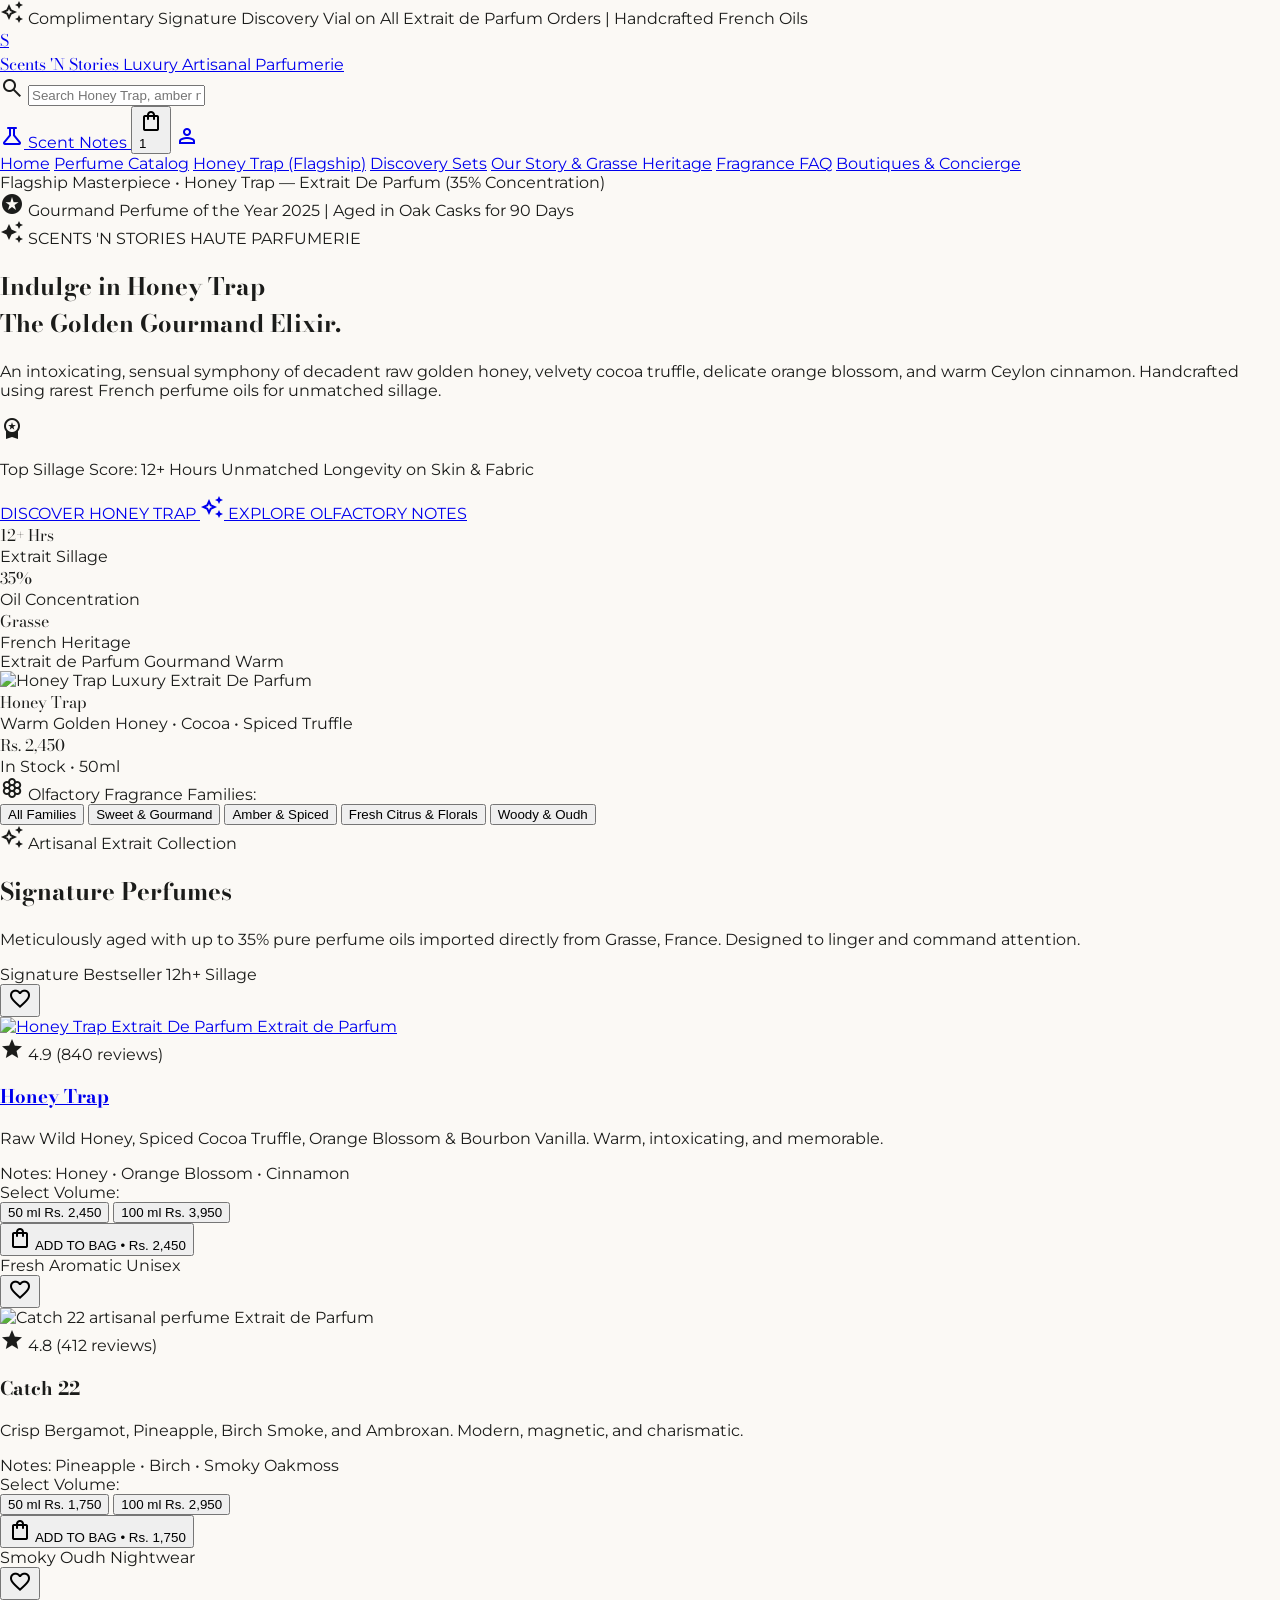
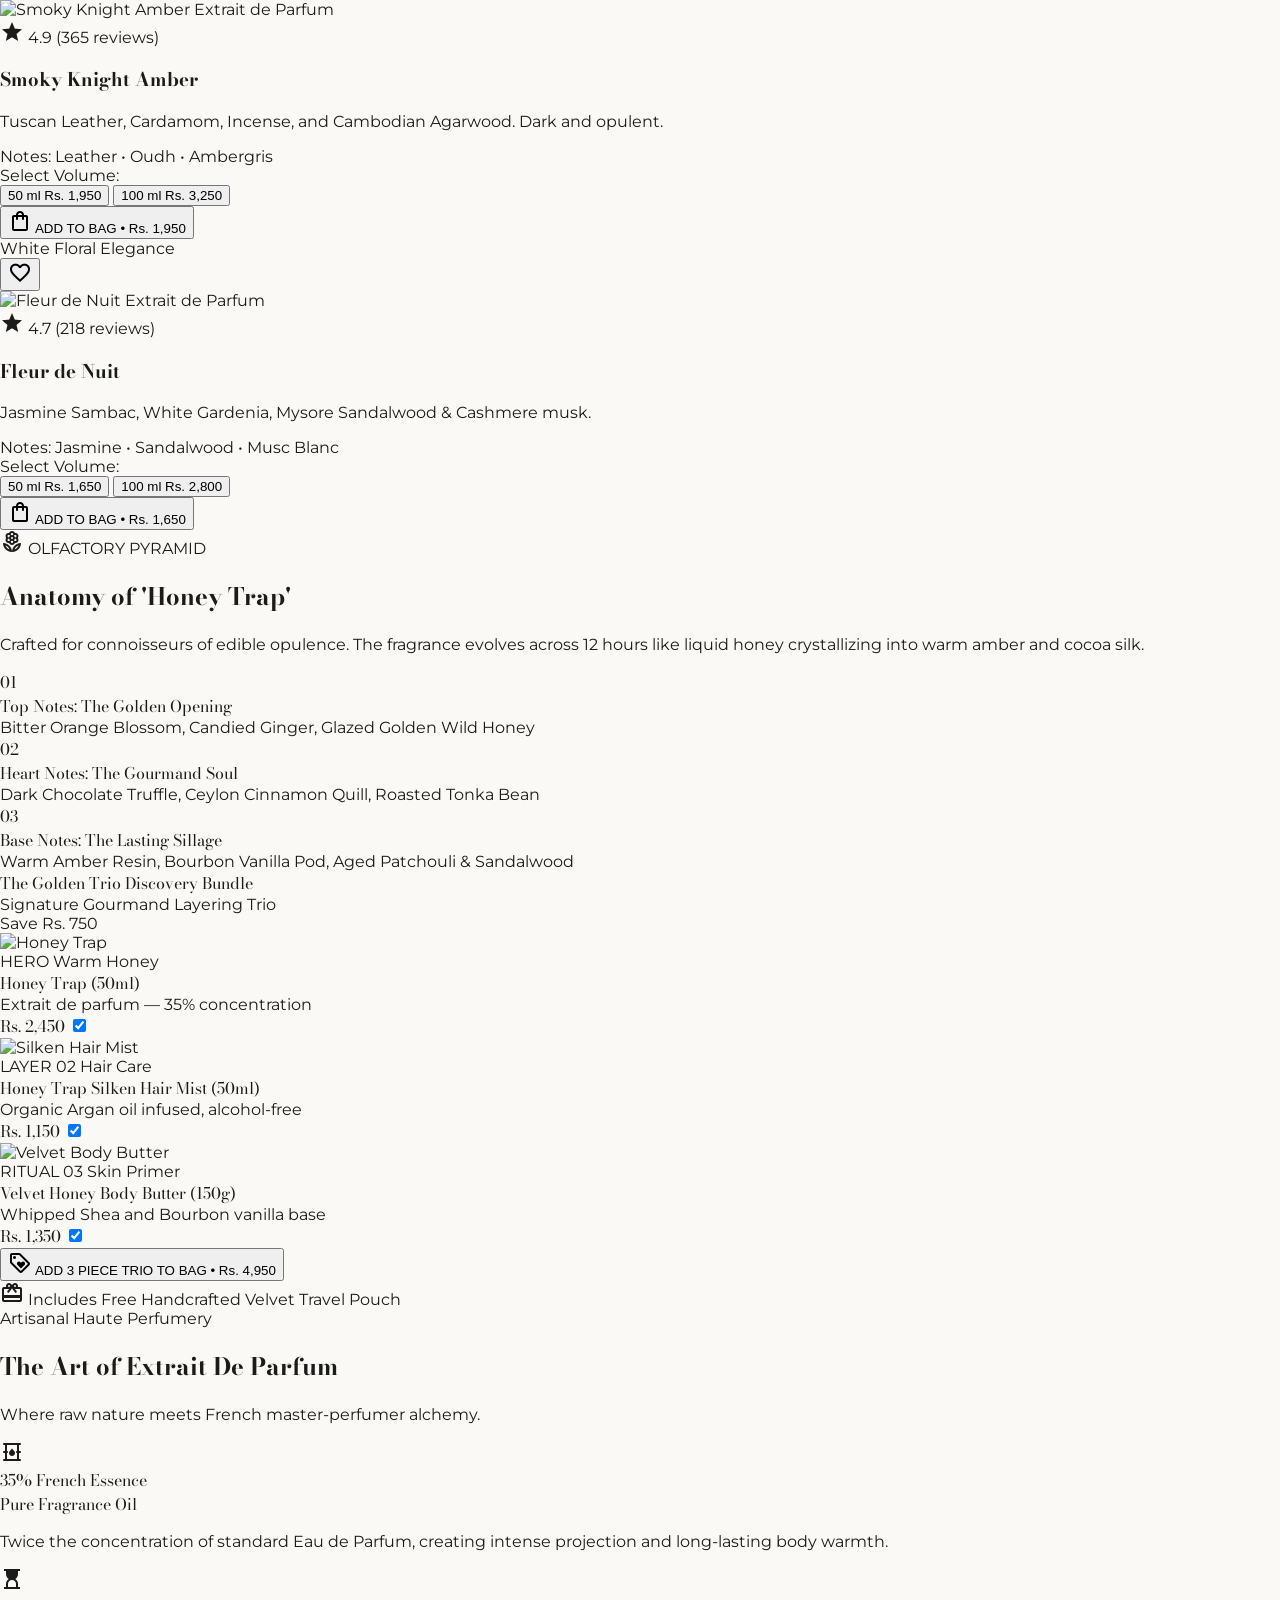
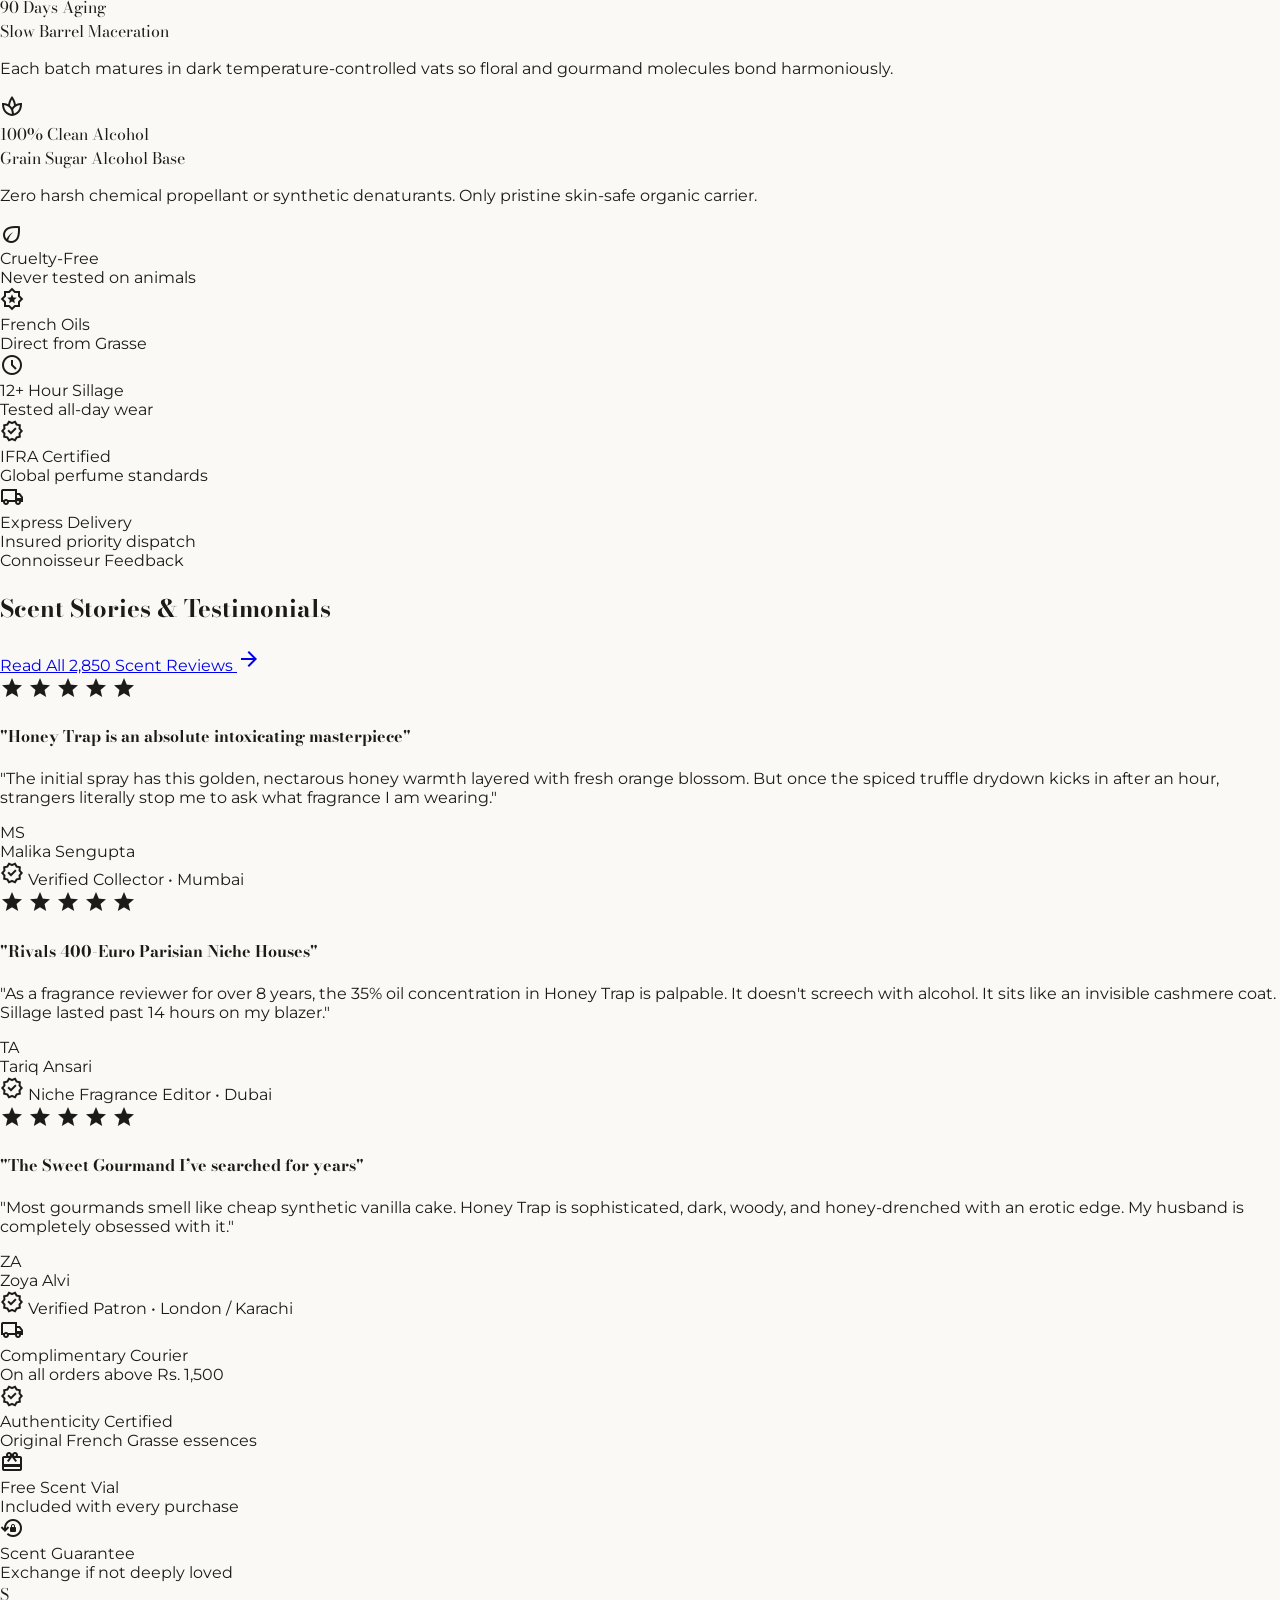
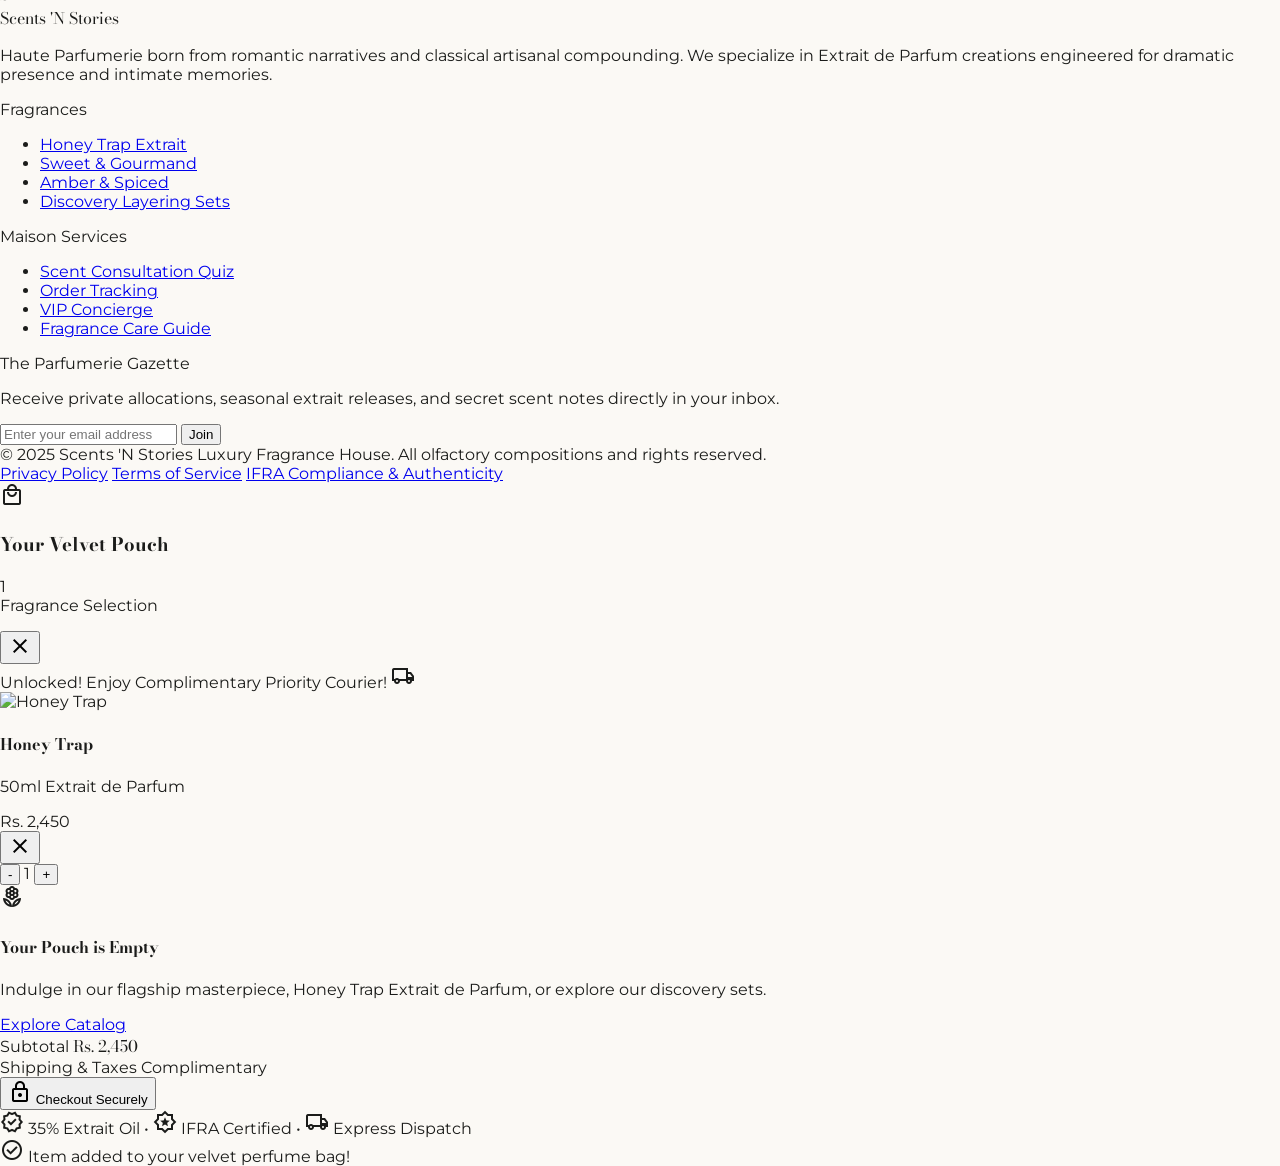
==== index.html @ 1fb6bcf7 "feat: complete Scents 'N Stories Honey Trap Shopify store, OS 2.0 theme, 57-column product CSV, and " ====
<!DOCTYPE html>
<html lang="en">
<head>
  <meta charset="utf-8"/>
  <meta content="width=device-width, initial-scale=1.0" name="viewport"/>
  <title>Scents 'N Stories | Haute Parfumerie & Artisanal Extraits</title>
  <meta name="description" content="Discover Honey Trap and the artisanal extrait de parfum collection by Scents 'N Stories. Handcrafted using rare French perfume oils with 12+ hours sillage."/>
  <link rel="preconnect" href="https://fonts.googleapis.com"/>
  <link rel="preconnect" href="https://fonts.gstatic.com" crossorigin/>
  <link href="https://fonts.googleapis.com/css2?family=Bodoni+Moda:ital,opsz,wght@0,6..96,400..900;1,6..96,400..900&family=Montserrat:ital,wght@0,300..900;1,300..900&display=swap" rel="stylesheet"/>
  <link href="https://fonts.googleapis.com/css2?family=Material+Symbols+Outlined:opsz,wght,FILL,GRAD@20..48,100..700,0..1,-50..200" rel="stylesheet"/>
  <script src="https://cdn.tailwindcss.com?plugins=forms,container-queries"></script>
  <link rel="stylesheet" href="assets/theme.css"/>
  <script id="tailwind-config">
    tailwind.config = {
      darkMode: "class",
      theme: {
        extend: {
          colors: {
            "primary": "#845400",
            "primary-container": "#c98a2c",
            "primary-fixed": "#ffddb6",
            "on-primary": "#ffffff",
            "on-primary-fixed": "#2a1800",
            "secondary": "#904c21",
            "secondary-container": "#ffa673",
            "secondary-fixed": "#ffdbca",
            "on-secondary": "#ffffff",
            "tertiary": "#76584a",
            "tertiary-fixed": "#ffdbcc",
            "background": "#fbf9f5",
            "surface": "#fbf9f5",
            "surface-bright": "#fbf9f5",
            "surface-container-low": "#f5f3ef",
            "surface-container": "#efeeea",
            "surface-container-high": "#eae8e4",
            "surface-container-highest": "#e4e2de",
            "surface-container-lowest": "#ffffff",
            "on-surface": "#1b1c1a",
            "on-surface-variant": "#514536",
            "outline": "#837564",
            "outline-variant": "#d6c4b1"
          },
          fontFamily: {
            "headline-sm": ["Bodoni Moda", "serif"],
            "headline-md": ["Bodoni Moda", "serif"],
            "headline-lg": ["Bodoni Moda", "serif"],
            "display-xl": ["Bodoni Moda", "serif"],
            "body-md": ["Montserrat", "sans-serif"],
            "body-lg": ["Montserrat", "sans-serif"],
            "title-md": ["Montserrat", "sans-serif"],
            "label-caps": ["Montserrat", "sans-serif"],
            "label-sm": ["Montserrat", "sans-serif"]
          },
          spacing: {
            "space-2xs": "0.25rem",
            "space-xs": "0.5rem",
            "space-sm": "0.75rem",
            "space-md": "1rem",
            "space-lg": "1.5rem",
            "space-xl": "2rem",
            "space-2xl": "3rem",
            "space-3xl": "4.5rem",
            "gutter": "1.5rem",
            "container-max": "1360px"
          }
        }
      }
    };
  </script>
</head>
<body class="bg-background font-body-md text-on-surface antialiased selection:bg-primary selection:text-white">

  <!-- Global Header -->
  <header class="fixed top-0 w-full z-50 shadow-[0_4px_24px_rgba(40,20,5,0.06)]">
    <!-- Announcement Bar -->
    <div class="bg-primary text-on-primary py-space-xs px-gutter text-center font-label-caps tracking-[0.2em] flex items-center justify-center gap-space-xs border-b border-primary-container/30 text-xs">
      <span class="material-symbols-outlined text-[15px] text-primary-fixed">auto_awesome</span>
      <span>Complimentary Signature Discovery Vial on All Extrait de Parfum Orders | Handcrafted French Oils</span>
    </div>

    <!-- Main Navigation Bar -->
    <div class="bg-surface-bright/95 backdrop-blur-md border-b border-outline-variant/40">
      <div class="h-24 max-w-7xl mx-auto px-gutter flex flex-col justify-between py-space-xs">
        <div class="flex items-center justify-between gap-space-lg">
          <!-- Brand Logo -->
          <a href="index.html" class="flex items-center gap-space-sm group">
            <div class="w-10 h-10 rounded-full bg-gradient-to-tr from-primary to-primary-container flex items-center justify-center shadow-md group-hover:scale-105 transition-transform">
              <span class="font-headline-sm text-surface-bright italic font-bold">S</span>
            </div>
            <div class="flex flex-col">
              <span class="font-headline-md text-primary tracking-wide font-semibold text-xl">Scents 'N Stories</span>
              <span class="font-label-caps text-[9px] text-tertiary tracking-[0.25em] uppercase -mt-1">Luxury Artisanal Parfumerie</span>
            </div>
          </a>

          <!-- Search Input -->
          <div class="flex-1 max-w-md hidden md:block">
            <div class="relative flex items-center w-full">
              <span class="material-symbols-outlined absolute left-space-sm text-outline text-[18px]">search</span>
              <input class="w-full bg-surface-container-low pl-10 pr-space-md py-space-xs rounded-full font-body-md text-on-surface placeholder:text-outline border border-outline-variant/60 focus:outline-none focus:border-primary focus:ring-1 focus:ring-primary text-xs" placeholder="Search Honey Trap, amber notes, extrait de parfum..." type="text"/>
            </div>
          </div>

          <!-- Header Actions -->
          <div class="flex items-center gap-space-md">
            <a class="flex items-center gap-space-2xs text-on-surface-variant hover:text-primary transition-colors" href="#notes-pyramid">
              <span class="material-symbols-outlined text-[20px]">science</span>
              <span class="font-label-caps text-[11px] hidden sm:inline">Scent Notes</span>
            </a>

            <!-- Cart Trigger Button -->
            <button class="relative flex items-center cursor-pointer text-on-surface-variant hover:text-primary transition-colors p-1" data-cart-open title="View Velvet Pouch">
              <span class="material-symbols-outlined text-[24px]">shopping_bag</span>
              <span class="cart-count-badge absolute -top-1 -right-1 bg-primary text-on-primary font-label-caps rounded-full w-4 h-4 flex items-center justify-center text-[9px] font-bold">1</span>
            </button>

            <!-- Account Icon -->
            <a href="contact.html" class="w-8 h-8 rounded-full bg-surface-container-high border border-outline-variant/60 flex items-center justify-center text-primary hover:bg-primary hover:text-white transition-colors" title="VIP Concierge">
              <span class="material-symbols-outlined text-[18px]">person</span>
            </a>
          </div>
        </div>

        <!-- Navigation Links Ribbon -->
        <nav class="flex items-center gap-space-md pb-space-2xs overflow-x-auto text-xs">
          <a class="px-space-sm py-space-2xs font-label-caps text-primary border-b-2 border-primary font-semibold tracking-wider whitespace-nowrap" href="index.html">Home</a>
          <a class="px-space-sm py-space-2xs font-label-caps text-on-surface-variant hover:text-primary transition-colors tracking-wider whitespace-nowrap" href="shop.html">Perfume Catalog</a>
          <a class="px-space-sm py-space-2xs font-label-caps text-on-surface-variant hover:text-primary transition-colors tracking-wider whitespace-nowrap" href="product.html">Honey Trap (Flagship)</a>
          <a class="px-space-sm py-space-2xs font-label-caps text-on-surface-variant hover:text-primary transition-colors tracking-wider whitespace-nowrap" href="shop.html#coffrets">Discovery Sets</a>
          <a class="px-space-sm py-space-2xs font-label-caps text-on-surface-variant hover:text-primary transition-colors tracking-wider whitespace-nowrap" href="about.html">Our Story & Grasse Heritage</a>
          <a class="px-space-sm py-space-2xs font-label-caps text-on-surface-variant hover:text-primary transition-colors tracking-wider whitespace-nowrap" href="faq.html">Fragrance FAQ</a>
          <a class="px-space-sm py-space-2xs font-label-caps text-on-surface-variant hover:text-primary transition-colors tracking-wider whitespace-nowrap" href="contact.html">Boutiques & Concierge</a>
        </nav>
      </div>
    </div>
  </header>

  <main class="w-full pt-24 bg-surface">
    <div class="flex flex-col w-full">

      <!-- Top Notification & Prestige Micro-Bar -->
      <div class="bg-surface-container-low px-gutter py-space-xs border-b border-outline-variant/30">
        <div class="max-w-7xl mx-auto flex flex-wrap items-center justify-between gap-space-xs text-on-surface-variant font-body-md text-xs">
          <div class="flex items-center gap-space-2xs">
            <span class="font-label-caps text-primary uppercase tracking-widest font-semibold">Flagship Masterpiece</span>
            <span>•</span>
            <span>Honey Trap — Extrait De Parfum (35% Concentration)</span>
          </div>
          <div class="flex items-center gap-space-sm">
            <span class="flex items-center gap-1 text-secondary font-label-caps text-[11px]">
              <span class="material-symbols-outlined text-[15px] text-primary-container" style="font-variation-settings: 'FILL' 1;">stars</span>
              Gourmand Perfume of the Year 2025
            </span>
            <span class="hidden md:inline text-outline-variant">|</span>
            <span class="hidden md:inline font-body-md text-xs">Aged in Oak Casks for 90 Days</span>
          </div>
        </div>
      </div>

      <!-- Hero Section -->
      <section class="relative bg-gradient-to-b from-surface-bright via-surface-container-lowest to-surface-container-low overflow-hidden border-b border-outline-variant/30">
        <div class="max-w-7xl mx-auto px-gutter py-space-xl lg:py-space-3xl grid grid-cols-1 lg:grid-cols-12 gap-space-xl items-center">
          <!-- Left Column: Copy & CTAs -->
          <div class="lg:col-span-7 flex flex-col items-start space-y-space-md z-10">
            <div class="inline-flex items-center gap-space-xs bg-primary-fixed/50 text-on-primary-fixed border border-primary-container/40 px-space-sm py-space-2xs rounded-full shadow-sm">
              <span class="material-symbols-outlined text-[18px] text-primary" style="font-variation-settings: 'FILL' 1;">auto_awesome</span>
              <span class="font-label-caps text-[11px] tracking-[0.2em] uppercase font-semibold">SCENTS 'N STORIES HAUTE PARFUMERIE</span>
            </div>
            <h1 class="font-display-xl text-on-background tracking-tight text-4xl sm:text-5xl lg:text-6xl font-serif">
              Indulge in Honey Trap <br class="hidden sm:inline"/>
              <span class="text-primary italic font-headline-lg font-normal block mt-1">The Golden Gourmand Elixir.</span>
            </h1>
            <p class="font-body-lg text-on-surface-variant max-w-xl leading-relaxed text-sm sm:text-base">
              An intoxicating, sensual symphony of decadent raw golden honey, velvety cocoa truffle, delicate orange blossom, and warm Ceylon cinnamon. Handcrafted using rarest French perfume oils for unmatched sillage.
            </p>

            <!-- Scent Note Pill Strip -->
            <div class="w-full bg-surface-container-lowest/80 border border-outline-variant/70 rounded-full px-space-md py-space-xs flex items-center gap-space-xs max-w-lg shadow-sm">
              <span class="material-symbols-outlined text-primary-container text-[20px]" style="font-variation-settings: 'FILL' 1;">workspace_premium</span>
              <p class="font-body-md text-on-surface truncate text-xs sm:text-sm">
                <span class="font-semibold text-primary">Top Sillage Score:</span> 12+ Hours Unmatched Longevity on Skin &amp; Fabric
              </p>
            </div>

            <!-- Action CTAs -->
            <div class="flex flex-wrap items-center gap-space-sm pt-space-xs w-full sm:w-auto">
              <a class="w-full sm:w-auto text-center px-space-lg py-space-sm rounded-full bg-gradient-to-r from-primary to-primary-container text-on-primary font-label-caps text-[12px] tracking-[0.16em] uppercase shadow-md hover:shadow-xl hover:opacity-95 transition-all transform hover:-translate-y-0.5" href="product.html">
                DISCOVER HONEY TRAP
              </a>
              <a class="w-full sm:w-auto px-space-lg py-space-sm rounded-full bg-surface-container-high text-primary border border-outline-variant/60 font-label-caps text-[12px] tracking-[0.16em] uppercase hover:bg-surface-container-highest transition-colors flex items-center justify-center gap-space-2xs" href="#notes-pyramid">
                <span class="material-symbols-outlined text-[18px]">temp_preferences_custom</span>
                <span>EXPLORE OLFACTORY NOTES</span>
              </a>
            </div>

            <!-- Micro stats -->
            <div class="grid grid-cols-3 gap-space-md pt-space-md w-full max-w-md">
              <div class="bg-surface-container-lowest/90 p-space-sm rounded-lg border border-outline-variant/40 shadow-xs text-center">
                <div class="font-headline-sm text-primary font-serif font-bold text-xl">12+ Hrs</div>
                <div class="font-label-caps text-[10px] text-tertiary uppercase mt-1">Extrait Sillage</div>
              </div>
              <div class="bg-surface-container-lowest/90 p-space-sm rounded-lg border border-outline-variant/40 shadow-xs text-center">
                <div class="font-headline-sm text-primary font-serif font-bold text-xl">35%</div>
                <div class="font-label-caps text-[10px] text-tertiary uppercase mt-1">Oil Concentration</div>
              </div>
              <div class="bg-surface-container-lowest/90 p-space-sm rounded-lg border border-outline-variant/40 shadow-xs text-center">
                <div class="font-headline-sm text-primary font-serif font-bold text-xl">Grasse</div>
                <div class="font-label-caps text-[10px] text-tertiary uppercase mt-1">French Heritage</div>
              </div>
            </div>
          </div>

          <!-- Right Column: Visual Bottle Presentation -->
          <div class="lg:col-span-5 relative flex justify-center items-center">
            <div class="absolute w-80 h-80 rounded-full bg-primary-fixed/60 blur-3xl -top-10 -right-10 pointer-events-none"></div>
            <div class="absolute w-72 h-72 rounded-full bg-secondary-fixed/50 blur-3xl -bottom-10 -left-10 pointer-events-none"></div>
            <div class="relative w-full max-w-md bg-surface-container-lowest p-space-md rounded-xl shadow-2xl border border-outline-variant/60 flex flex-col items-center">
              <div class="absolute top-5 left-5 z-10 flex flex-col gap-1.5">
                <span class="bg-primary text-on-primary font-label-caps text-[10px] px-space-xs py-1 rounded-full uppercase tracking-widest shadow-xs">Extrait de Parfum</span>
                <span class="bg-primary-fixed text-on-primary-fixed font-label-caps text-[10px] px-space-xs py-1 rounded-full uppercase tracking-widest border border-primary-container/40">Gourmand Warm</span>
              </div>
              <div class="w-full h-96 relative overflow-hidden rounded-lg bg-gradient-to-b from-surface-bright to-surface-container-low flex items-center justify-center p-4">
                <img alt="Honey Trap Luxury Extrait De Parfum" class="w-full h-full object-contain filter drop-shadow-xl hover:scale-105 transition-transform duration-500" src="https://lh3.googleusercontent.com/aida-public/[base64]"/>
              </div>
              <div class="w-full mt-space-sm bg-surface-container-low p-space-sm rounded-lg flex items-center justify-between border border-outline-variant/50">
                <div>
                  <div class="font-headline-sm text-on-surface text-lg font-serif font-bold">Honey Trap</div>
                  <div class="font-body-md text-xs text-on-surface-variant">Warm Golden Honey • Cocoa • Spiced Truffle</div>
                </div>
                <div class="text-right">
                  <div class="font-headline-sm text-primary text-lg font-serif font-bold">Rs. 2,450</div>
                  <div class="font-label-caps text-[10px] text-secondary font-semibold uppercase tracking-wider">In Stock • 50ml</div>
                </div>
              </div>
            </div>
          </div>
        </div>
      </section>

      <!-- Fragrance Families Filter Bar -->
      <section class="bg-surface-container-low py-space-md border-b border-outline-variant/40" id="fragrance-families">
        <div class="max-w-7xl mx-auto px-gutter">
          <div class="flex flex-col md:flex-row items-start md:items-center justify-between gap-space-sm">
            <span class="font-label-caps uppercase tracking-[0.2em] text-on-surface flex items-center gap-space-2xs whitespace-nowrap text-xs font-semibold">
              <span class="material-symbols-outlined text-primary text-[20px]">filter_vintage</span>
              Olfactory Fragrance Families:
            </span>
            <div class="flex flex-wrap gap-space-xs w-full overflow-x-auto pb-space-2xs md:pb-0" id="concern-chips">
              <button class="concern-btn active px-space-md py-space-2xs rounded-full font-label-caps text-[11px] uppercase tracking-wider bg-primary text-on-primary shadow-sm transition-all" onclick="filterConcern('all', this)">
                All Families
              </button>
              <button class="concern-btn px-space-md py-space-2xs rounded-full font-label-caps text-[11px] uppercase tracking-wider bg-surface-container-lowest text-on-surface-variant hover:text-primary border border-outline-variant/60 transition-all" onclick="filterConcern('gourmand', this)">
                Sweet &amp; Gourmand
              </button>
              <button class="concern-btn px-space-md py-space-2xs rounded-full font-label-caps text-[11px] uppercase tracking-wider bg-surface-container-lowest text-on-surface-variant hover:text-primary border border-outline-variant/60 transition-all" onclick="filterConcern('amber', this)">
                Amber &amp; Spiced
              </button>
              <button class="concern-btn px-space-md py-space-2xs rounded-full font-label-caps text-[11px] uppercase tracking-wider bg-surface-container-lowest text-on-surface-variant hover:text-primary border border-outline-variant/60 transition-all" onclick="filterConcern('citrus', this)">
                Fresh Citrus &amp; Florals
              </button>
              <button class="concern-btn px-space-md py-space-2xs rounded-full font-label-caps text-[11px] uppercase tracking-wider bg-surface-container-lowest text-on-surface-variant hover:text-primary border border-outline-variant/60 transition-all" onclick="filterConcern('woody', this)">
                Woody &amp; Oudh
              </button>
            </div>
          </div>
        </div>
      </section>

      <!-- Signature Perfumes Showcase Grid -->
      <section class="py-space-2xl bg-surface" id="signature-honey-trap">
        <div class="max-w-7xl mx-auto px-gutter space-y-space-xl">
          <div class="flex flex-col md:flex-row md:items-end justify-between gap-space-sm border-b border-outline-variant/40 pb-space-md">
            <div>
              <div class="font-label-caps uppercase tracking-[0.2em] text-primary flex items-center gap-1 text-xs font-semibold">
                <span class="material-symbols-outlined text-[16px] text-primary">auto_awesome</span>
                Artisanal Extrait Collection
              </div>
              <h2 class="font-headline-lg text-on-background mt-1 font-serif text-3xl sm:text-4xl">Signature Perfumes</h2>
            </div>
            <p class="font-body-md text-on-surface-variant max-w-md text-sm">
              Meticulously aged with up to 35% pure perfume oils imported directly from Grasse, France. Designed to linger and command attention.
            </p>
          </div>

          <!-- Product Grid -->
          <div class="grid grid-cols-1 sm:grid-cols-2 lg:grid-cols-4 gap-space-lg" id="product-card-grid">
            
            <!-- Card 1: Honey Trap (Hero) -->
            <div class="product-item flex flex-col bg-surface-container-lowest rounded-xl p-space-md shadow-md hover:shadow-2xl border border-primary-container/40 transition-all duration-300 relative group" data-concerns="gourmand amber">
              <div class="flex items-center justify-between gap-space-xs mb-space-xs">
                <div class="flex flex-wrap gap-1">
                  <span class="bg-primary text-on-primary font-label-caps text-[9px] px-space-xs py-0.5 rounded-full uppercase tracking-wider font-bold">Signature Bestseller</span>
                  <span class="bg-primary-fixed text-on-primary-fixed font-label-caps text-[9px] px-space-xs py-0.5 rounded-full uppercase tracking-wider">12h+ Sillage</span>
                </div>
                <button class="text-outline hover:text-primary transition-colors" title="Save to wishlist">
                  <span class="material-symbols-outlined text-[20px]">favorite</span>
                </button>
              </div>

              <a href="product.html" class="h-60 w-full bg-gradient-to-b from-surface-bright to-surface-container-low rounded-lg overflow-hidden flex items-center justify-center relative p-space-xs mb-space-sm border border-outline-variant/30 block">
                <img alt="Honey Trap Extrait De Parfum" class="h-full object-contain transform group-hover:scale-105 transition-transform duration-300" src="https://lh3.googleusercontent.com/aida-public/[base64]"/>
                <span class="absolute bottom-2 left-2 bg-surface-container-lowest/90 px-space-xs py-0.5 rounded font-label-caps text-[10px] text-primary border border-outline-variant/40 uppercase tracking-wider">Extrait de Parfum</span>
              </a>

              <div class="flex-1 flex flex-col">
                <div class="flex items-center gap-1 text-primary mb-1">
                  <span class="material-symbols-outlined text-[16px]" style="font-variation-settings: 'FILL' 1;">star</span>
                  <span class="font-label-caps text-xs text-on-surface font-semibold">4.9</span>
                  <span class="font-body-md text-on-surface-variant text-xs">(840 reviews)</span>
                </div>
                <a href="product.html"><h3 class="font-headline-sm text-on-surface mb-1 text-lg font-serif font-bold hover:text-primary transition-colors">Honey Trap</h3></a>
                <p class="font-body-md text-on-surface-variant line-clamp-2 mb-space-xs text-xs">
                  Raw Wild Honey, Spiced Cocoa Truffle, Orange Blossom &amp; Bourbon Vanilla. Warm, intoxicating, and memorable.
                </p>
                <div class="bg-surface-container-low p-1.5 rounded text-[11px] font-body-md text-tertiary mb-space-sm border border-outline-variant/30">
                  <span class="font-semibold text-primary">Notes:</span> Honey • Orange Blossom • Cinnamon
                </div>

                <!-- Size Selector Switcher -->
                <div class="space-y-space-2xs mb-space-sm mt-auto">
                  <span class="font-label-caps text-[10px] text-on-surface-variant uppercase tracking-wider font-semibold">Select Volume:</span>
                  <div class="grid grid-cols-2 gap-space-2xs">
                    <button class="size-btn active p-space-2xs rounded bg-surface-container-high text-primary font-label-caps text-xs flex flex-col items-center border border-primary/40" onclick="selectProductCardSize(this, 'Honey Trap', '50ml Flacon', 2450)">
                      <span>50 ml</span>
                      <span class="font-bold">Rs. 2,450</span>
                    </button>
                    <button class="size-btn p-space-2xs rounded bg-surface-container-low text-on-surface-variant font-label-caps text-xs flex flex-col items-center hover:bg-surface-container border border-outline-variant/50" onclick="selectProductCardSize(this, 'Honey Trap', '100ml Flacon', 3950)">
                      <span>100 ml</span>
                      <span class="font-bold">Rs. 3,950</span>
                    </button>
                  </div>
                </div>

                <div class="pt-space-xs">
                  <button class="w-full py-space-xs rounded-full bg-gradient-to-r from-primary to-primary-container text-on-primary font-label-caps text-xs tracking-wider flex items-center justify-center gap-space-2xs hover:opacity-95 shadow-sm font-semibold" onclick="addCustomToCart('honey-trap', 'Honey Trap', '50ml Flacon', 2450, 'https://lh3.googleusercontent.com/aida-public/[base64]')">
                    <span class="material-symbols-outlined text-[18px]">shopping_bag</span>
                    <span class="cta-label">ADD TO BAG • Rs. 2,450</span>
                  </button>
                </div>
              </div>
            </div>

            <!-- Card 2: Catch 22 -->
            <div class="product-item flex flex-col bg-surface-container-lowest rounded-xl p-space-md shadow-sm hover:shadow-xl border border-outline-variant/60 transition-all duration-300" data-concerns="citrus woody">
              <div class="flex items-center justify-between gap-space-xs mb-space-xs">
                <div class="flex flex-wrap gap-1">
                  <span class="bg-surface-container-high text-on-surface-variant font-label-caps text-[9px] px-space-xs py-0.5 rounded-full uppercase tracking-wider">Fresh Aromatic</span>
                  <span class="bg-primary-fixed text-on-primary-fixed font-label-caps text-[9px] px-space-xs py-0.5 rounded-full uppercase tracking-wider">Unisex</span>
                </div>
                <button class="text-outline hover:text-primary transition-colors" title="Save to wishlist">
                  <span class="material-symbols-outlined text-[20px]">favorite</span>
                </button>
              </div>

              <div class="h-60 w-full bg-gradient-to-b from-surface-bright to-surface-container-low rounded-lg overflow-hidden flex items-center justify-center relative p-space-xs mb-space-sm border border-outline-variant/30">
                <img alt="Catch 22 artisanal perfume" class="h-44 object-contain filter drop-shadow-md" src="https://lh3.googleusercontent.com/aida-public/[base64]"/>
                <span class="absolute bottom-2 left-2 bg-surface-container-lowest/90 px-space-xs py-0.5 rounded font-label-caps text-[10px] text-primary border border-outline-variant/40 uppercase tracking-wider">Extrait de Parfum</span>
              </div>

              <div class="flex-1 flex flex-col">
                <div class="flex items-center gap-1 text-primary mb-1">
                  <span class="material-symbols-outlined text-[16px]" style="font-variation-settings: 'FILL' 1;">star</span>
                  <span class="font-label-caps text-xs text-on-surface font-semibold">4.8</span>
                  <span class="font-body-md text-on-surface-variant text-xs">(412 reviews)</span>
                </div>
                <h3 class="font-headline-sm text-on-surface mb-1 text-lg font-serif font-bold">Catch 22</h3>
                <p class="font-body-md text-on-surface-variant line-clamp-2 mb-space-xs text-xs">
                  Crisp Bergamot, Pineapple, Birch Smoke, and Ambroxan. Modern, magnetic, and charismatic.
                </p>
                <div class="bg-surface-container-low p-1.5 rounded text-[11px] font-body-md text-tertiary mb-space-sm border border-outline-variant/30">
                  <span class="font-semibold text-primary">Notes:</span> Pineapple • Birch • Smoky Oakmoss
                </div>

                <div class="space-y-space-2xs mb-space-sm mt-auto">
                  <span class="font-label-caps text-[10px] text-on-surface-variant uppercase tracking-wider font-semibold">Select Volume:</span>
                  <div class="grid grid-cols-2 gap-space-2xs">
                    <button class="size-btn active p-space-2xs rounded bg-surface-container-high text-primary font-label-caps text-xs flex flex-col items-center border border-primary/40" onclick="selectProductCardSize(this, 'Catch 22', '50ml Flacon', 1750)">
                      <span>50 ml</span>
                      <span class="font-bold">Rs. 1,750</span>
                    </button>
                    <button class="size-btn p-space-2xs rounded bg-surface-container-low text-on-surface-variant font-label-caps text-xs flex flex-col items-center hover:bg-surface-container border border-outline-variant/50" onclick="selectProductCardSize(this, 'Catch 22', '100ml Flacon', 2950)">
                      <span>100 ml</span>
                      <span class="font-bold">Rs. 2,950</span>
                    </button>
                  </div>
                </div>

                <div class="pt-space-xs">
                  <button class="w-full py-space-xs rounded-full bg-surface-container text-primary hover:bg-primary hover:text-white border border-outline-variant/70 font-label-caps text-xs tracking-wider flex items-center justify-center gap-space-2xs transition-colors font-semibold" onclick="addCustomToCart('catch-22', 'Catch 22', '50ml Flacon', 1750, 'https://lh3.googleusercontent.com/aida-public/[base64]')">
                    <span class="material-symbols-outlined text-[18px]">shopping_bag</span>
                    <span class="cta-label">ADD TO BAG • Rs. 1,750</span>
                  </button>
                </div>
              </div>
            </div>

            <!-- Card 3: Smoky Knight Amber -->
            <div class="product-item flex flex-col bg-surface-container-lowest rounded-xl p-space-md shadow-sm hover:shadow-xl border border-outline-variant/60 transition-all duration-300" data-concerns="amber woody">
              <div class="flex items-center justify-between gap-space-xs mb-space-xs">
                <div class="flex flex-wrap gap-1">
                  <span class="bg-secondary-fixed text-on-secondary-fixed font-label-caps text-[9px] px-space-xs py-0.5 rounded-full uppercase tracking-wider font-bold">Smoky Oudh</span>
                  <span class="bg-surface-container-high text-on-surface-variant font-label-caps text-[9px] px-space-xs py-0.5 rounded-full uppercase tracking-wider">Nightwear</span>
                </div>
                <button class="text-outline hover:text-primary transition-colors" title="Save to wishlist">
                  <span class="material-symbols-outlined text-[20px]">favorite</span>
                </button>
              </div>

              <div class="h-60 w-full bg-gradient-to-b from-surface-bright to-surface-container-low rounded-lg overflow-hidden flex items-center justify-center relative p-space-xs mb-space-sm border border-outline-variant/30">
                <img alt="Smoky Knight Amber" class="h-44 object-contain filter drop-shadow-md" src="https://lh3.googleusercontent.com/aida-public/[base64]"/>
                <span class="absolute bottom-2 left-2 bg-surface-container-lowest/90 px-space-xs py-0.5 rounded font-label-caps text-[10px] text-primary border border-outline-variant/40 uppercase tracking-wider">Extrait de Parfum</span>
              </div>

              <div class="flex-1 flex flex-col">
                <div class="flex items-center gap-1 text-primary mb-1">
                  <span class="material-symbols-outlined text-[16px]" style="font-variation-settings: 'FILL' 1;">star</span>
                  <span class="font-label-caps text-xs text-on-surface font-semibold">4.9</span>
                  <span class="font-body-md text-on-surface-variant text-xs">(365 reviews)</span>
                </div>
                <h3 class="font-headline-sm text-on-surface mb-1 text-lg font-serif font-bold">Smoky Knight Amber</h3>
                <p class="font-body-md text-on-surface-variant line-clamp-2 mb-space-xs text-xs">
                  Tuscan Leather, Cardamom, Incense, and Cambodian Agarwood. Dark and opulent.
                </p>
                <div class="bg-surface-container-low p-1.5 rounded text-[11px] font-body-md text-tertiary mb-space-sm border border-outline-variant/30">
                  <span class="font-semibold text-primary">Notes:</span> Leather • Oudh • Ambergris
                </div>

                <div class="space-y-space-2xs mb-space-sm mt-auto">
                  <span class="font-label-caps text-[10px] text-on-surface-variant uppercase tracking-wider font-semibold">Select Volume:</span>
                  <div class="grid grid-cols-2 gap-space-2xs">
                    <button class="size-btn active p-space-2xs rounded bg-surface-container-high text-primary font-label-caps text-xs flex flex-col items-center border border-primary/40" onclick="selectProductCardSize(this, 'Smoky Knight Amber', '50ml Flacon', 1950)">
                      <span>50 ml</span>
                      <span class="font-bold">Rs. 1,950</span>
                    </button>
                    <button class="size-btn p-space-2xs rounded bg-surface-container-low text-on-surface-variant font-label-caps text-xs flex flex-col items-center hover:bg-surface-container border border-outline-variant/50" onclick="selectProductCardSize(this, 'Smoky Knight Amber', '100ml Flacon', 3250)">
                      <span>100 ml</span>
                      <span class="font-bold">Rs. 3,250</span>
                    </button>
                  </div>
                </div>

                <div class="pt-space-xs">
                  <button class="w-full py-space-xs rounded-full bg-surface-container text-primary hover:bg-primary hover:text-white border border-outline-variant/70 font-label-caps text-xs tracking-wider flex items-center justify-center gap-space-2xs transition-colors font-semibold" onclick="addCustomToCart('smoky-knight-amber', 'Smoky Knight Amber', '50ml Flacon', 1950, 'https://lh3.googleusercontent.com/aida-public/[base64]')">
                    <span class="material-symbols-outlined text-[18px]">shopping_bag</span>
                    <span class="cta-label">ADD TO BAG • Rs. 1,950</span>
                  </button>
                </div>
              </div>
            </div>

            <!-- Card 4: Fleur de Nuit -->
            <div class="product-item flex flex-col bg-surface-container-lowest rounded-xl p-space-md shadow-sm hover:shadow-xl border border-outline-variant/60 transition-all duration-300" data-concerns="citrus gourmand">
              <div class="flex items-center justify-between gap-space-xs mb-space-xs">
                <div class="flex flex-wrap gap-1">
                  <span class="bg-primary-fixed text-on-primary-fixed font-label-caps text-[9px] px-space-xs py-0.5 rounded-full uppercase tracking-wider font-bold">White Floral</span>
                  <span class="bg-surface-container-high text-on-surface-variant font-label-caps text-[9px] px-space-xs py-0.5 rounded-full uppercase tracking-wider">Elegance</span>
                </div>
                <button class="text-outline hover:text-primary transition-colors" title="Save to wishlist">
                  <span class="material-symbols-outlined text-[20px]">favorite</span>
                </button>
              </div>

              <div class="h-60 w-full bg-gradient-to-b from-surface-bright to-surface-container-low rounded-lg overflow-hidden flex items-center justify-center relative p-space-xs mb-space-sm border border-outline-variant/30">
                <img alt="Fleur de Nuit" class="h-44 object-contain filter drop-shadow-md" src="https://lh3.googleusercontent.com/aida-public/[base64]"/>
                <span class="absolute bottom-2 left-2 bg-surface-container-lowest/90 px-space-xs py-0.5 rounded font-label-caps text-[10px] text-primary border border-outline-variant/40 uppercase tracking-wider">Extrait de Parfum</span>
              </div>

              <div class="flex-1 flex flex-col">
                <div class="flex items-center gap-1 text-primary mb-1">
                  <span class="material-symbols-outlined text-[16px]" style="font-variation-settings: 'FILL' 1;">star</span>
                  <span class="font-label-caps text-xs text-on-surface font-semibold">4.7</span>
                  <span class="font-body-md text-on-surface-variant text-xs">(218 reviews)</span>
                </div>
                <h3 class="font-headline-sm text-on-surface mb-1 text-lg font-serif font-bold">Fleur de Nuit</h3>
                <p class="font-body-md text-on-surface-variant line-clamp-2 mb-space-xs text-xs">
                  Jasmine Sambac, White Gardenia, Mysore Sandalwood &amp; Cashmere musk.
                </p>
                <div class="bg-surface-container-low p-1.5 rounded text-[11px] font-body-md text-tertiary mb-space-sm border border-outline-variant/30">
                  <span class="font-semibold text-primary">Notes:</span> Jasmine • Sandalwood • Musc Blanc
                </div>

                <div class="space-y-space-2xs mb-space-sm mt-auto">
                  <span class="font-label-caps text-[10px] text-on-surface-variant uppercase tracking-wider font-semibold">Select Volume:</span>
                  <div class="grid grid-cols-2 gap-space-2xs">
                    <button class="size-btn active p-space-2xs rounded bg-surface-container-high text-primary font-label-caps text-xs flex flex-col items-center border border-primary/40" onclick="selectProductCardSize(this, 'Fleur de Nuit', '50ml Flacon', 1650)">
                      <span>50 ml</span>
                      <span class="font-bold">Rs. 1,650</span>
                    </button>
                    <button class="size-btn p-space-2xs rounded bg-surface-container-low text-on-surface-variant font-label-caps text-xs flex flex-col items-center hover:bg-surface-container border border-outline-variant/50" onclick="selectProductCardSize(this, 'Fleur de Nuit', '100ml Flacon', 2800)">
                      <span>100 ml</span>
                      <span class="font-bold">Rs. 2,800</span>
                    </button>
                  </div>
                </div>

                <div class="pt-space-xs">
                  <button class="w-full py-space-xs rounded-full bg-surface-container text-primary hover:bg-primary hover:text-white border border-outline-variant/70 font-label-caps text-xs tracking-wider flex items-center justify-center gap-space-2xs transition-colors font-semibold" onclick="addCustomToCart('fleur-de-nuit', 'Fleur de Nuit', '50ml Flacon', 1650, 'https://lh3.googleusercontent.com/aida-public/[base64]')">
                    <span class="material-symbols-outlined text-[18px]">shopping_bag</span>
                    <span class="cta-label">ADD TO BAG • Rs. 1,650</span>
                  </button>
                </div>
              </div>
            </div>

          </div>
        </div>
      </section>

      <!-- Olfactory Notes Pyramid & Honey Trap Breakdown -->
      <section class="py-space-2xl bg-surface-container-low border-y border-outline-variant/30" id="notes-pyramid">
        <div class="max-w-7xl mx-auto px-gutter">
          <div class="grid grid-cols-1 lg:grid-cols-12 gap-space-xl items-center">
            <!-- Left: Sensory Pyramid Description -->
            <div class="lg:col-span-6 space-y-space-md">
              <div class="inline-flex items-center gap-space-xs bg-primary-fixed/50 text-on-primary-fixed border border-primary-container/30 px-space-sm py-space-2xs rounded-full">
                <span class="material-symbols-outlined text-[16px] text-primary">local_florist</span>
                <span class="font-label-caps text-xs tracking-wider font-semibold">OLFACTORY PYRAMID</span>
              </div>
              <h2 class="font-headline-lg text-primary font-serif text-3xl sm:text-4xl">Anatomy of 'Honey Trap'</h2>
              <p class="font-body-lg text-on-surface-variant leading-relaxed text-sm sm:text-base">
                Crafted for connoisseurs of edible opulence. The fragrance evolves across 12 hours like liquid honey crystallizing into warm amber and cocoa silk.
              </p>
              <div class="space-y-space-sm pt-space-xs">
                <!-- Top Notes -->
                <div class="flex items-start gap-space-sm bg-surface-container-lowest p-space-sm rounded-lg shadow-xs border border-outline-variant/40">
                  <div class="w-10 h-10 rounded-full bg-primary-fixed/60 flex items-center justify-center text-primary font-headline-sm text-sm font-bold">01</div>
                  <div>
                    <div class="font-headline-sm text-on-surface text-base font-serif font-semibold">Top Notes: The Golden Opening</div>
                    <div class="font-body-md text-on-surface-variant text-xs mt-0.5">Bitter Orange Blossom, Candied Ginger, Glazed Golden Wild Honey</div>
                  </div>
                </div>
                <!-- Heart Notes -->
                <div class="flex items-start gap-space-sm bg-surface-container-lowest p-space-sm rounded-lg shadow-xs border border-outline-variant/40">
                  <div class="w-10 h-10 rounded-full bg-primary-container/20 flex items-center justify-center text-primary font-headline-sm text-sm font-bold">02</div>
                  <div>
                    <div class="font-headline-sm text-on-surface text-base font-serif font-semibold">Heart Notes: The Gourmand Soul</div>
                    <div class="font-body-md text-on-surface-variant text-xs mt-0.5">Dark Chocolate Truffle, Ceylon Cinnamon Quill, Roasted Tonka Bean</div>
                  </div>
                </div>
                <!-- Base Notes -->
                <div class="flex items-start gap-space-sm bg-surface-container-lowest p-space-sm rounded-lg shadow-xs border border-outline-variant/40">
                  <div class="w-10 h-10 rounded-full bg-secondary-fixed flex items-center justify-center text-secondary font-headline-sm text-sm font-bold">03</div>
                  <div>
                    <div class="font-headline-sm text-on-surface text-base font-serif font-semibold">Base Notes: The Lasting Sillage</div>
                    <div class="font-body-md text-on-surface-variant text-xs mt-0.5">Warm Amber Resin, Bourbon Vanilla Pod, Aged Patchouli &amp; Sandalwood</div>
                  </div>
                </div>
              </div>
            </div>

            <!-- Right: Interactive Fragrance Discovery & Layering Box -->
            <div class="lg:col-span-6 bg-surface-container-lowest p-space-lg rounded-xl shadow-lg border border-outline-variant/60 space-y-space-md" id="regimen">
              <div class="flex items-center justify-between pb-space-xs border-b border-outline-variant/30">
                <div>
                  <div class="font-headline-md text-primary text-xl font-serif font-bold">The Golden Trio Discovery Bundle</div>
                  <div class="font-body-md text-xs text-on-surface-variant">Signature Gourmand Layering Trio</div>
                </div>
                <span class="font-label-caps text-xs text-primary bg-primary-fixed px-space-xs py-1 rounded-full uppercase tracking-wider font-semibold">Save Rs. 750</span>
              </div>

              <!-- Step Item 1 -->
              <div class="routine-card flex items-center justify-between gap-space-sm p-space-sm bg-surface-container-low rounded-lg transition-all border border-outline-variant/30">
                <div class="flex items-center gap-space-sm">
                  <div class="w-14 h-14 bg-surface-container-lowest rounded-md flex items-center justify-center p-1 border border-outline-variant/40">
                    <img alt="Honey Trap" class="h-full object-contain" src="https://lh3.googleusercontent.com/aida-public/[base64]"/>
                  </div>
                  <div>
                    <div class="flex items-center gap-space-xs mb-1">
                      <span class="bg-primary text-on-primary font-label-caps text-[9px] px-space-xs py-0.5 rounded font-bold">HERO</span>
                      <span class="bg-surface-container-high font-label-caps text-[9px] text-tertiary px-space-xs py-0.5 rounded">Warm Honey</span>
                    </div>
                    <div class="font-headline-sm text-on-surface text-sm font-serif font-bold">Honey Trap (50ml)</div>
                    <div class="font-body-md text-on-surface-variant text-xs hidden sm:block">Extrait de parfum — 35% concentration</div>
                  </div>
                </div>
                <div class="flex items-center gap-space-sm">
                  <span class="font-headline-sm text-primary text-base font-serif font-bold">Rs. 2,450</span>
                  <label class="cursor-pointer">
                    <input checked class="routine-check w-5 h-5 accent-primary cursor-pointer" data-id="honey-trap-50" data-name="Honey Trap (50ml)" data-price="2450" data-img="https://lh3.googleusercontent.com/aida-public/[base64]" onchange="calculateRoutineTotal()" type="checkbox"/>
                  </label>
                </div>
              </div>

              <!-- Step Item 2 -->
              <div class="routine-card flex items-center justify-between gap-space-sm p-space-sm bg-surface-container-low rounded-lg transition-all border border-outline-variant/30">
                <div class="flex items-center gap-space-sm">
                  <div class="w-14 h-14 bg-surface-container-lowest rounded-md flex items-center justify-center p-1 border border-outline-variant/40">
                    <img alt="Silken Hair Mist" class="h-full object-contain" src="https://lh3.googleusercontent.com/aida-public/[base64]"/>
                  </div>
                  <div>
                    <div class="flex items-center gap-space-xs mb-1">
                      <span class="bg-secondary text-on-secondary font-label-caps text-[9px] px-space-xs py-0.5 rounded font-bold">LAYER 02</span>
                      <span class="bg-surface-container-high font-label-caps text-[9px] text-tertiary px-space-xs py-0.5 rounded">Hair Care</span>
                    </div>
                    <div class="font-headline-sm text-on-surface text-sm font-serif font-bold">Honey Trap Silken Hair Mist (50ml)</div>
                    <div class="font-body-md text-on-surface-variant text-xs hidden sm:block">Organic Argan oil infused, alcohol-free</div>
                  </div>
                </div>
                <div class="flex items-center gap-space-sm">
                  <span class="font-headline-sm text-primary text-base font-serif font-bold">Rs. 1,150</span>
                  <label class="cursor-pointer">
                    <input checked class="routine-check w-5 h-5 accent-primary cursor-pointer" data-id="honey-trap-mist" data-name="Honey Trap Silken Hair Mist (50ml)" data-price="1150" data-img="https://lh3.googleusercontent.com/aida-public/[base64]" onchange="calculateRoutineTotal()" type="checkbox"/>
                  </label>
                </div>
              </div>

              <!-- Step Item 3 -->
              <div class="routine-card flex items-center justify-between gap-space-sm p-space-sm bg-surface-container-low rounded-lg transition-all border border-outline-variant/30">
                <div class="flex items-center gap-space-sm">
                  <div class="w-14 h-14 bg-surface-container-lowest rounded-md flex items-center justify-center p-1 border border-outline-variant/40">
                    <img alt="Velvet Body Butter" class="h-full object-contain" src="https://lh3.googleusercontent.com/aida-public/[base64]"/>
                  </div>
                  <div>
                    <div class="flex items-center gap-space-xs mb-1">
                      <span class="bg-tertiary text-on-tertiary font-label-caps text-[9px] px-space-xs py-0.5 rounded font-bold">RITUAL 03</span>
                      <span class="bg-surface-container-high font-label-caps text-[9px] text-tertiary px-space-xs py-0.5 rounded">Skin Primer</span>
                    </div>
                    <div class="font-headline-sm text-on-surface text-sm font-serif font-bold">Velvet Honey Body Butter (150g)</div>
                    <div class="font-body-md text-on-surface-variant text-xs hidden sm:block">Whipped Shea and Bourbon vanilla base</div>
                  </div>
                </div>
                <div class="flex items-center gap-space-sm">
                  <span class="font-headline-sm text-primary text-base font-serif font-bold">Rs. 1,350</span>
                  <label class="cursor-pointer">
                    <input checked class="routine-check w-5 h-5 accent-primary cursor-pointer" data-id="honey-trap-butter" data-name="Velvet Honey Body Butter (150g)" data-price="1350" data-img="https://lh3.googleusercontent.com/aida-public/[base64]" onchange="calculateRoutineTotal()" type="checkbox"/>
                  </label>
                </div>
              </div>

              <!-- Total Calculation & CTA -->
              <div class="pt-space-xs">
                <button class="w-full py-space-sm rounded-full bg-primary text-on-primary font-label-caps text-xs tracking-widest flex items-center justify-center gap-space-sm shadow-md hover:bg-primary-container transition-all font-bold" id="bundle-submit-btn" onclick="addRoutineToCart()">
                  <span class="material-symbols-outlined text-[20px]">loyalty</span>
                  <span id="bundle-btn-text">ADD 3 PIECE TRIO TO BAG • Rs. 4,950</span>
                </button>
                <div class="text-center mt-space-xs text-on-surface-variant font-body-md text-xs flex items-center justify-center gap-1">
                  <span class="material-symbols-outlined text-[15px] text-primary">redeem</span>
                  <span>Includes Free Handcrafted Velvet Travel Pouch</span>
                </div>
              </div>
            </div>
          </div>
        </div>
      </section>

      <!-- The Art of Extrait De Parfum Section -->
      <section class="py-space-xl bg-surface-container-high/40 border-b border-outline-variant/30">
        <div class="max-w-7xl mx-auto px-gutter">
          <div class="text-center max-w-2xl mx-auto mb-space-lg">
            <span class="font-label-caps uppercase tracking-[0.2em] text-primary text-xs font-semibold">Artisanal Haute Perfumery</span>
            <h2 class="font-headline-lg text-primary mt-1 font-serif text-3xl sm:text-4xl">The Art of Extrait De Parfum</h2>
            <p class="font-body-md text-on-surface-variant text-sm">Where raw nature meets French master-perfumer alchemy.</p>
          </div>
          <div class="grid grid-cols-1 md:grid-cols-3 gap-space-md">
            <!-- Metric 1 -->
            <div class="bg-surface-container-lowest p-space-lg rounded-xl shadow-xs border border-outline-variant/40 flex flex-col items-center text-center space-y-space-xs">
              <div class="w-16 h-16 rounded-full bg-primary-fixed/40 flex items-center justify-center text-primary mb-1">
                <span class="material-symbols-outlined text-[32px]">oil_barrel</span>
              </div>
              <div class="font-headline-sm text-primary text-xl font-serif font-bold">35% French Essence</div>
              <div class="font-headline-sm text-on-surface text-sm font-semibold">Pure Fragrance Oil</div>
              <p class="font-body-md text-on-surface-variant text-xs">Twice the concentration of standard Eau de Parfum, creating intense projection and long-lasting body warmth.</p>
            </div>
            <!-- Metric 2 -->
            <div class="bg-surface-container-lowest p-space-lg rounded-xl shadow-xs border border-outline-variant/40 flex flex-col items-center text-center space-y-space-xs">
              <div class="w-16 h-16 rounded-full bg-primary-container/20 flex items-center justify-center text-primary mb-1">
                <span class="material-symbols-outlined text-[32px]">hourglass_top</span>
              </div>
              <div class="font-headline-sm text-primary text-xl font-serif font-bold">90 Days Aging</div>
              <div class="font-headline-sm text-on-surface text-sm font-semibold">Slow Barrel Maceration</div>
              <p class="font-body-md text-on-surface-variant text-xs">Each batch matures in dark temperature-controlled vats so floral and gourmand molecules bond harmoniously.</p>
            </div>
            <!-- Metric 3 -->
            <div class="bg-surface-container-lowest p-space-lg rounded-xl shadow-xs border border-outline-variant/40 flex flex-col items-center text-center space-y-space-xs">
              <div class="w-16 h-16 rounded-full bg-secondary-fixed flex items-center justify-center text-secondary mb-1">
                <span class="material-symbols-outlined text-[32px]">spa</span>
              </div>
              <div class="font-headline-sm text-primary text-xl font-serif font-bold">100% Clean Alcohol</div>
              <div class="font-headline-sm text-on-surface text-sm font-semibold">Grain Sugar Alcohol Base</div>
              <p class="font-body-md text-on-surface-variant text-xs">Zero harsh chemical propellant or synthetic denaturants. Only pristine skin-safe organic carrier.</p>
            </div>
          </div>
        </div>
      </section>

      <!-- Fragrance House Guarantees & Badges -->
      <section class="py-space-xl bg-surface-container-lowest border-b border-outline-variant/30">
        <div class="max-w-7xl mx-auto px-gutter">
          <div class="bg-surface-container-low rounded-xl p-space-lg border border-outline-variant/40 shadow-xs">
            <div class="grid grid-cols-2 md:grid-cols-5 gap-space-md text-center">
              <div class="flex flex-col items-center space-y-space-2xs">
                <div class="w-14 h-14 rounded-full bg-surface-container-lowest flex items-center justify-center text-primary shadow-xs border border-outline-variant/30">
                  <span class="material-symbols-outlined text-[26px]">eco</span>
                </div>
                <div class="font-label-caps text-on-surface text-xs font-semibold">Cruelty-Free</div>
                <div class="font-body-md text-tertiary text-xs">Never tested on animals</div>
              </div>
              <div class="flex flex-col items-center space-y-space-2xs">
                <div class="w-14 h-14 rounded-full bg-surface-container-lowest flex items-center justify-center text-primary shadow-xs border border-outline-variant/30">
                  <span class="material-symbols-outlined text-[26px]">award_star</span>
                </div>
                <div class="font-label-caps text-on-surface text-xs font-semibold">French Oils</div>
                <div class="font-body-md text-tertiary text-xs">Direct from Grasse</div>
              </div>
              <div class="flex flex-col items-center space-y-space-2xs">
                <div class="w-14 h-14 rounded-full bg-surface-container-lowest flex items-center justify-center text-primary shadow-xs border border-outline-variant/30">
                  <span class="material-symbols-outlined text-[26px]">schedule</span>
                </div>
                <div class="font-label-caps text-on-surface text-xs font-semibold">12+ Hour Sillage</div>
                <div class="font-body-md text-tertiary text-xs">Tested all-day wear</div>
              </div>
              <div class="flex flex-col items-center space-y-space-2xs">
                <div class="w-14 h-14 rounded-full bg-surface-container-lowest flex items-center justify-center text-primary shadow-xs border border-outline-variant/30">
                  <span class="material-symbols-outlined text-[26px]">verified</span>
                </div>
                <div class="font-label-caps text-on-surface text-xs font-semibold">IFRA Certified</div>
                <div class="font-body-md text-tertiary text-xs">Global perfume standards</div>
              </div>
              <div class="col-span-2 md:col-span-1 flex flex-col items-center space-y-space-2xs">
                <div class="w-14 h-14 rounded-full bg-surface-container-lowest flex items-center justify-center text-primary shadow-xs border border-outline-variant/30">
                  <span class="material-symbols-outlined text-[26px]">local_shipping</span>
                </div>
                <div class="font-label-caps text-on-surface text-xs font-semibold">Express Delivery</div>
                <div class="font-body-md text-tertiary text-xs">Insured priority dispatch</div>
              </div>
            </div>
          </div>
        </div>
      </section>

      <!-- Customer Testimonials -->
      <section class="py-space-2xl bg-surface border-b border-outline-variant/30">
        <div class="max-w-7xl mx-auto px-gutter space-y-space-xl">
          <div class="flex flex-col md:flex-row items-start md:items-end justify-between gap-space-sm">
            <div>
              <span class="font-label-caps uppercase tracking-[0.2em] text-primary text-xs font-semibold">Connoisseur Feedback</span>
              <h2 class="font-headline-lg text-on-background mt-1 font-serif text-3xl sm:text-4xl">Scent Stories &amp; Testimonials</h2>
            </div>
            <a class="font-label-caps text-xs text-primary hover:text-secondary flex items-center gap-1 tracking-wider uppercase transition-colors font-semibold" href="#reviews">
              Read All 2,850 Scent Reviews
              <span class="material-symbols-outlined text-[16px]">arrow_forward</span>
            </a>
          </div>

          <div class="grid grid-cols-1 md:grid-cols-3 gap-space-lg">
            <!-- Review 1 -->
            <div class="bg-surface-container-lowest p-space-lg rounded-xl shadow-xs border border-outline-variant/40 flex flex-col justify-between space-y-space-md">
              <div class="space-y-space-xs">
                <div class="flex items-center gap-1 text-primary-container">
                  <span class="material-symbols-outlined text-[16px]" style="font-variation-settings: 'FILL' 1;">star</span>
                  <span class="material-symbols-outlined text-[16px]" style="font-variation-settings: 'FILL' 1;">star</span>
                  <span class="material-symbols-outlined text-[16px]" style="font-variation-settings: 'FILL' 1;">star</span>
                  <span class="material-symbols-outlined text-[16px]" style="font-variation-settings: 'FILL' 1;">star</span>
                  <span class="material-symbols-outlined text-[16px]" style="font-variation-settings: 'FILL' 1;">star</span>
                </div>
                <h4 class="font-headline-sm text-on-surface text-lg font-serif font-bold">"Honey Trap is an absolute intoxicating masterpiece"</h4>
                <p class="font-body-md text-on-surface-variant text-xs leading-relaxed">
                  "The initial spray has this golden, nectarous honey warmth layered with fresh orange blossom. But once the spiced truffle drydown kicks in after an hour, strangers literally stop me to ask what fragrance I am wearing."
                </p>
              </div>
              <div class="flex items-center gap-space-sm pt-space-xs border-t border-outline-variant/20">
                <div class="w-10 h-10 rounded-full bg-primary-fixed flex items-center justify-center text-primary font-bold text-sm">
                  MS
                </div>
                <div>
                  <div class="font-label-caps text-on-surface text-xs font-semibold">Malika Sengupta</div>
                  <div class="font-body-md text-primary text-[11px] flex items-center gap-0.5">
                    <span class="material-symbols-outlined text-[13px]">verified</span>
                    Verified Collector • Mumbai
                  </div>
                </div>
              </div>
            </div>

            <!-- Review 2 -->
            <div class="bg-surface-container-lowest p-space-lg rounded-xl shadow-xs border border-outline-variant/40 flex flex-col justify-between space-y-space-md">
              <div class="space-y-space-xs">
                <div class="flex items-center gap-1 text-primary-container">
                  <span class="material-symbols-outlined text-[16px]" style="font-variation-settings: 'FILL' 1;">star</span>
                  <span class="material-symbols-outlined text-[16px]" style="font-variation-settings: 'FILL' 1;">star</span>
                  <span class="material-symbols-outlined text-[16px]" style="font-variation-settings: 'FILL' 1;">star</span>
                  <span class="material-symbols-outlined text-[16px]" style="font-variation-settings: 'FILL' 1;">star</span>
                  <span class="material-symbols-outlined text-[16px]" style="font-variation-settings: 'FILL' 1;">star</span>
                </div>
                <h4 class="font-headline-sm text-on-surface text-lg font-serif font-bold">"Rivals 400-Euro Parisian Niche Houses"</h4>
                <p class="font-body-md text-on-surface-variant text-xs leading-relaxed">
                  "As a fragrance reviewer for over 8 years, the 35% oil concentration in Honey Trap is palpable. It doesn't screech with alcohol. It sits like an invisible cashmere coat. Sillage lasted past 14 hours on my blazer."
                </p>
              </div>
              <div class="flex items-center gap-space-sm pt-space-xs border-t border-outline-variant/20">
                <div class="w-10 h-10 rounded-full bg-secondary-container flex items-center justify-center text-on-secondary-container font-bold text-sm">
                  TA
                </div>
                <div>
                  <div class="font-label-caps text-on-surface text-xs font-semibold">Tariq Ansari</div>
                  <div class="font-body-md text-primary text-[11px] flex items-center gap-0.5">
                    <span class="material-symbols-outlined text-[13px]">verified</span>
                    Niche Fragrance Editor • Dubai
                  </div>
                </div>
              </div>
            </div>

            <!-- Review 3 -->
            <div class="bg-surface-container-lowest p-space-lg rounded-xl shadow-xs border border-outline-variant/40 flex flex-col justify-between space-y-space-md">
              <div class="space-y-space-xs">
                <div class="flex items-center gap-1 text-primary-container">
                  <span class="material-symbols-outlined text-[16px]" style="font-variation-settings: 'FILL' 1;">star</span>
                  <span class="material-symbols-outlined text-[16px]" style="font-variation-settings: 'FILL' 1;">star</span>
                  <span class="material-symbols-outlined text-[16px]" style="font-variation-settings: 'FILL' 1;">star</span>
                  <span class="material-symbols-outlined text-[16px]" style="font-variation-settings: 'FILL' 1;">star</span>
                  <span class="material-symbols-outlined text-[16px]" style="font-variation-settings: 'FILL' 1;">star</span>
                </div>
                <h4 class="font-headline-sm text-on-surface text-lg font-serif font-bold">"The Sweet Gourmand I’ve searched for years"</h4>
                <p class="font-body-md text-on-surface-variant text-xs leading-relaxed">
                  "Most gourmands smell like cheap synthetic vanilla cake. Honey Trap is sophisticated, dark, woody, and honey-drenched with an erotic edge. My husband is completely obsessed with it."
                </p>
              </div>
              <div class="flex items-center gap-space-sm pt-space-xs border-t border-outline-variant/20">
                <div class="w-10 h-10 rounded-full bg-primary-fixed flex items-center justify-center text-primary font-bold text-sm">
                  ZA
                </div>
                <div>
                  <div class="font-label-caps text-on-surface text-xs font-semibold">Zoya Alvi</div>
                  <div class="font-body-md text-primary text-[11px] flex items-center gap-0.5">
                    <span class="material-symbols-outlined text-[13px]">verified</span>
                    Verified Patron • London / Karachi
                  </div>
                </div>
              </div>
            </div>
          </div>
        </div>
      </section>

    </div>
  </main>

  <!-- Luxury Footer -->
  <footer class="w-full bg-surface-container-lowest border-t border-outline-variant/50 shadow-[0_-4px_20px_rgba(0,0,0,0.02)]">
    <div class="bg-surface-container-low py-space-lg border-b border-outline-variant/40">
      <div class="max-w-7xl mx-auto px-gutter grid grid-cols-2 md:grid-cols-4 gap-space-md">
        <div class="flex items-center gap-space-sm">
          <span class="material-symbols-outlined text-primary text-[28px]">local_shipping</span>
          <div>
            <div class="font-label-caps text-on-surface text-xs font-semibold">Complimentary Courier</div>
            <div class="font-body-md text-tertiary text-xs">On all orders above Rs. 1,500</div>
          </div>
        </div>
        <div class="flex items-center gap-space-sm">
          <span class="material-symbols-outlined text-primary text-[28px]">verified</span>
          <div>
            <div class="font-label-caps text-on-surface text-xs font-semibold">Authenticity Certified</div>
            <div class="font-body-md text-tertiary text-xs">Original French Grasse essences</div>
          </div>
        </div>
        <div class="flex items-center gap-space-sm">
          <span class="material-symbols-outlined text-primary text-[28px]">redeem</span>
          <div>
            <div class="font-label-caps text-on-surface text-xs font-semibold">Free Scent Vial</div>
            <div class="font-body-md text-tertiary text-xs">Included with every purchase</div>
          </div>
        </div>
        <div class="flex items-center gap-space-sm">
          <span class="material-symbols-outlined text-primary text-[28px]">lock_reset</span>
          <div>
            <div class="font-label-caps text-on-surface text-xs font-semibold">Scent Guarantee</div>
            <div class="font-body-md text-tertiary text-xs">Exchange if not deeply loved</div>
          </div>
        </div>
      </div>
    </div>

    <div class="max-w-7xl mx-auto px-gutter py-space-xl grid grid-cols-1 md:grid-cols-12 gap-space-xl">
      <div class="md:col-span-4 space-y-space-md">
        <div class="flex items-center gap-space-sm">
          <div class="w-8 h-8 rounded-full bg-primary flex items-center justify-center text-surface-bright font-headline-sm text-sm font-bold">S</div>
          <span class="font-headline-md text-primary font-bold text-xl font-serif">Scents 'N Stories</span>
        </div>
        <p class="font-body-md text-on-surface-variant text-xs leading-relaxed">
          Haute Parfumerie born from romantic narratives and classical artisanal compounding. We specialize in Extrait de Parfum creations engineered for dramatic presence and intimate memories.
        </p>
      </div>

      <div class="md:col-span-2 space-y-space-sm">
        <div class="font-label-caps text-on-surface uppercase text-xs font-semibold tracking-wider">Fragrances</div>
        <ul class="space-y-space-xs font-body-md text-on-surface-variant text-xs">
          <li><a class="hover:text-primary transition-colors" href="product.html">Honey Trap Extrait</a></li>
          <li><a class="hover:text-primary transition-colors" href="shop.html">Sweet &amp; Gourmand</a></li>
          <li><a class="hover:text-primary transition-colors" href="shop.html">Amber &amp; Spiced</a></li>
          <li><a class="hover:text-primary transition-colors" href="shop.html">Discovery Layering Sets</a></li>
        </ul>
      </div>

      <div class="md:col-span-2 space-y-space-sm">
        <div class="font-label-caps text-on-surface uppercase text-xs font-semibold tracking-wider">Maison Services</div>
        <ul class="space-y-space-xs font-body-md text-on-surface-variant text-xs">
          <li><a class="hover:text-primary transition-colors" href="shop.html#quiz">Scent Consultation Quiz</a></li>
          <li><a class="hover:text-primary transition-colors" href="contact.html">Order Tracking</a></li>
          <li><a class="hover:text-primary transition-colors" href="contact.html">VIP Concierge</a></li>
          <li><a class="hover:text-primary transition-colors" href="faq.html">Fragrance Care Guide</a></li>
        </ul>
      </div>

      <div class="md:col-span-4 space-y-space-sm">
        <div class="font-label-caps text-on-surface uppercase text-xs font-semibold tracking-wider">The Parfumerie Gazette</div>
        <p class="font-body-md text-on-surface-variant text-xs">Receive private allocations, seasonal extrait releases, and secret scent notes directly in your inbox.</p>
        <div class="flex gap-space-xs">
          <input class="flex-1 bg-surface-container-low px-space-md py-space-xs rounded-full font-body-md text-xs text-on-surface placeholder:text-outline border border-outline-variant/60 focus:outline-none focus:ring-1 focus:ring-primary" placeholder="Enter your email address" type="email"/>
          <button onclick="alert('Thank you for subscribing to The Parfumerie Gazette!')" class="bg-primary text-on-primary px-space-md py-space-xs rounded-full font-label-caps text-xs hover:bg-primary-container transition-colors uppercase tracking-wider font-semibold">Join</button>
        </div>
      </div>
    </div>

    <div class="bg-surface-container-low py-space-md border-t border-outline-variant/30">
      <div class="max-w-7xl mx-auto px-gutter flex flex-col md:flex-row items-center justify-between gap-space-sm text-on-surface-variant font-body-md text-xs">
        <div>© 2025 Scents 'N Stories Luxury Fragrance House. All olfactory compositions and rights reserved.</div>
        <div class="flex gap-space-md">
          <a class="hover:text-primary transition-colors" href="faq.html">Privacy Policy</a>
          <a class="hover:text-primary transition-colors" href="faq.html">Terms of Service</a>
          <a class="hover:text-primary transition-colors" href="about.html">IFRA Compliance &amp; Authenticity</a>
        </div>
      </div>
    </div>
  </footer>

  <!-- Drawer Component Embedded Directly -->

<!-- Luxury Cart Drawer Component -->
<div id="cart-backdrop" class="fixed inset-0 bg-black/60 backdrop-blur-sm z-[100] opacity-0 pointer-events-none transition-opacity duration-300" data-cart-close></div>

<div id="cart-drawer" class="fixed top-0 right-0 h-full w-full sm:w-[440px] bg-surface-bright border-l border-outline-variant/40 shadow-2xl z-[101] transform translate-x-full transition-transform duration-350 flex flex-col justify-between">
  <!-- Drawer Header -->
  <div class="p-space-md border-b border-outline-variant/30 flex items-center justify-between bg-surface-container-low">
    <div class="flex items-center gap-2">
      <span class="material-symbols-outlined text-primary text-[24px]">local_mall</span>
      <div>
        <h3 class="font-serif font-bold text-on-surface text-base">Your Velvet Pouch</h3>
        <p class="font-label-caps text-[10px] text-tertiary uppercase tracking-wider"><span class="cart-count-badge font-bold text-primary">1</span> Fragrance Selection</p>
      </div>
    </div>
    <button data-cart-close class="w-8 h-8 rounded-full bg-surface-container-high text-outline hover:text-primary flex items-center justify-center transition-colors">
      <span class="material-symbols-outlined text-[20px]">close</span>
    </button>
  </div>

  <!-- Free Shipping Progress Tracker -->
  <div class="bg-surface-container-lowest px-space-md py-space-xs border-b border-outline-variant/20">
    <div class="flex items-center justify-between text-[11px] font-label-caps text-on-surface-variant mb-1">
      <span id="free-shipping-message">Add <span class="font-bold text-primary">Rs. 0</span> more for Complimentary Delivery</span>
      <span class="material-symbols-outlined text-primary text-[16px]">local_shipping</span>
    </div>
    <div class="w-full h-1.5 bg-surface-container-high rounded-full overflow-hidden">
      <div id="free-shipping-progress" class="h-full bg-gradient-to-r from-primary to-primary-container transition-all duration-500" style="width: 100%"></div>
    </div>
  </div>

  <!-- Cart Items List Container -->
  <div class="flex-1 overflow-y-auto p-space-md space-y-3" id="cart-items-container">
    <!-- Rendered dynamically by LuxuryCartManager -->
  </div>

  <!-- Empty State (Hidden when items exist) -->
  <div id="cart-empty-state" class="hidden flex-1 flex flex-col items-center justify-center p-space-lg text-center gap-2">
    <div class="w-16 h-16 rounded-full bg-surface-container-low flex items-center justify-center text-primary mb-2">
      <span class="material-symbols-outlined text-[32px]">local_florist</span>
    </div>
    <h4 class="font-serif font-bold text-lg text-on-surface">Your Pouch is Empty</h4>
    <p class="font-body-md text-xs text-on-surface-variant max-w-xs">Indulge in our flagship masterpiece, Honey Trap Extrait de Parfum, or explore our discovery sets.</p>
    <a href="shop.html" class="mt-4 inline-block bg-primary text-on-primary px-space-lg py-2 rounded-full font-label-caps text-xs uppercase tracking-widest">Explore Catalog</a>
  </div>

  <!-- Drawer Footer -->
  <div id="cart-drawer-footer" class="p-space-md border-t border-outline-variant/30 bg-surface-container-lowest space-y-space-sm">
    <div class="space-y-1">
      <div class="flex justify-between items-baseline font-body-md text-xs text-on-surface-variant">
        <span>Subtotal</span>
        <span id="cart-drawer-subtotal" class="font-serif font-bold text-base text-primary">Rs. 2,450</span>
      </div>
      <div class="flex justify-between text-[11px] text-tertiary">
        <span>Shipping & Taxes</span>
        <span class="text-primary font-semibold">Complimentary</span>
      </div>
    </div>

    <button onclick="alert('Proceeding to Luxury Secure Checkout (Rs. ' + window.luxuryCart.getSubtotal().toLocaleString('en-PK') + ')')" class="w-full py-space-sm rounded-full bg-gradient-to-r from-primary to-primary-container text-on-primary font-label-caps text-xs tracking-[0.18em] uppercase font-bold shadow-lg hover:opacity-95 transition-all flex items-center justify-center gap-2">
      <span class="material-symbols-outlined text-[18px]">lock</span>
      <span>Checkout Securely</span>
    </button>

    <div class="flex items-center justify-center gap-3 text-[10px] font-label-caps text-outline text-center pt-1">
      <span class="flex items-center gap-1"><span class="material-symbols-outlined text-[13px] text-primary">verified</span> 35% Extrait Oil</span>
      <span>•</span>
      <span class="flex items-center gap-1"><span class="material-symbols-outlined text-[13px] text-primary">award_star</span> IFRA Certified</span>
      <span>•</span>
      <span class="flex items-center gap-1"><span class="material-symbols-outlined text-[13px] text-primary">local_shipping</span> Express Dispatch</span>
    </div>
  </div>
</div>


  <!-- Toast Notification Modal Container -->
  <div class="fixed bottom-6 right-6 z-50 transform translate-y-24 opacity-0 transition-all duration-300 pointer-events-none" id="cart-toast">
    <div class="bg-primary text-on-primary px-space-md py-space-sm rounded-full shadow-2xl flex items-center gap-space-sm border border-primary-container">
      <span class="material-symbols-outlined text-primary-fixed text-[20px]">check_circle</span>
      <span class="font-label-caps text-xs tracking-wider" id="toast-message">Item added to your velvet perfume bag!</span>
    </div>
  </div>

  <script src="assets/theme.js"></script>
  <script>
    function filterConcern(concernKey, buttonEl) {
      const buttons = document.querySelectorAll('.concern-btn');
      buttons.forEach(btn => {
        btn.classList.remove('bg-primary', 'text-on-primary');
        btn.classList.add('bg-surface-container-lowest', 'text-on-surface-variant');
      });

      buttonEl.classList.remove('bg-surface-container-lowest', 'text-on-surface-variant');
      buttonEl.classList.add('bg-primary', 'text-on-primary');

      const cards = document.querySelectorAll('.product-item');
      cards.forEach(card => {
        if (concernKey === 'all') {
          card.style.display = 'flex';
        } else {
          const itemConcerns = card.getAttribute('data-concerns') || '';
          if (itemConcerns.includes(concernKey)) {
            card.style.display = 'flex';
          } else {
            card.style.display = 'none';
          }
        }
      });
    }

    let cardSelectedSizes = {};
    function selectProductCardSize(btn, title, presentation, price) {
      const container = btn.parentElement;
      container.querySelectorAll('.size-btn').forEach(b => {
        b.classList.remove('active', 'bg-surface-container-high', 'text-primary', 'border-primary/40');
        b.classList.add('bg-surface-container-low', 'text-on-surface-variant', 'border-outline-variant/50');
      });
      btn.classList.remove('bg-surface-container-low', 'text-on-surface-variant', 'border-outline-variant/50');
      btn.classList.add('active', 'bg-surface-container-high', 'text-primary', 'border-primary/40');

      const card = btn.closest('.product-item');
      const ctaLabel = card.querySelector('.cta-label');
      if (ctaLabel) {
        ctaLabel.textContent = ;
      }
      cardSelectedSizes[title] = { presentation, price };
    }

    function addCustomToCart(handle, title, defaultPres, defaultPrice, img) {
      const selected = cardSelectedSizes[title] || { presentation: defaultPres, price: defaultPrice };
      if (window.luxuryCart) {
        window.luxuryCart.addItem({
          id: ,
          title: title,
          presentation: selected.presentation,
          price: selected.price,
          quantity: 1,
          image: img
        });
      }
    }

    function calculateRoutineTotal() {
      const checkboxes = document.querySelectorAll('.routine-check');
      let total = 0;
      let count = 0;

      checkboxes.forEach(cb => {
        if (cb.checked) {
          total += parseInt(cb.getAttribute('data-price') || '0', 10);
          count++;
        }
      });

      const btnText = document.getElementById('bundle-btn-text');
      const submitBtn = document.getElementById('bundle-submit-btn');

      if (count === 0) {
        btnText.textContent = 'SELECT AT LEAST 1 ITEM';
        submitBtn.disabled = true;
        submitBtn.classList.add('opacity-50', 'cursor-not-allowed');
      } else {
        btnText.textContent = ;
        submitBtn.disabled = false;
        submitBtn.classList.remove('opacity-50', 'cursor-not-allowed');
      }
    }

    function addRoutineToCart() {
      const checkboxes = document.querySelectorAll('.routine-check:checked');
      checkboxes.forEach(cb => {
        if (window.luxuryCart) {
          window.luxuryCart.addItem({
            id: cb.getAttribute('data-id'),
            title: cb.getAttribute('data-name'),
            presentation: 'Discovery Set Selection',
            price: Number(cb.getAttribute('data-price')),
            quantity: 1,
            image: cb.getAttribute('data-img')
          });
        }
      });
    }
  </script>
</body>
</html>
---- assets/theme.css ----
/* Scents 'N Stories - Luxury Haute Parfumerie Theme Stylesheet */
@import url('https://fonts.googleapis.com/css2?family=Bodoni+Moda:ital,opsz,wght@0,6..96,400..900;1,6..96,400..900&family=Montserrat:ital,wght@0,300..900;1,300..900&display=swap');
@import url('https://fonts.googleapis.com/css2?family=Material+Symbols+Outlined:opsz,wght,FILL,GRAD@20..48,100..700,0..1,-50..200');

:root {
  --color-primary: #845400;
  --color-primary-container: #c98a2c;
  --color-primary-fixed: #ffddb6;
  --color-on-primary: #ffffff;
  --color-on-primary-fixed: #2a1800;
  --color-secondary: #904c21;
  --color-secondary-container: #ffa673;
  --color-secondary-fixed: #ffdbca;
  --color-on-secondary: #ffffff;
  --color-tertiary: #76584a;
  --color-tertiary-fixed: #ffdbcc;
  --color-background: #fbf9f5;
  --color-surface: #fbf9f5;
  --color-surface-bright: #fbf9f5;
  --color-surface-low: #f5f3ef;
  --color-surface-high: #eae8e4;
  --color-surface-lowest: #ffffff;
  --color-on-surface: #1b1c1a;
  --color-on-surface-variant: #514536;
  --color-outline: #837564;
  --color-outline-variant: #d6c4b1;
  --font-serif: 'Bodoni Moda', Georgia, serif;
  --font-sans: 'Montserrat', -apple-system, BlinkMacSystemFont, sans-serif;
}

html, body {
  margin: 0;
  padding: 0;
  background-color: var(--color-background);
  font-family: var(--font-sans);
  color: var(--color-on-surface);
  -webkit-font-smoothing: antialiased;
  -moz-osx-font-smoothing: grayscale;
}

h1, h2, h3, .font-serif, .font-headline-lg, .font-display-xl, .font-headline-sm, .font-headline-md {
  font-family: var(--font-serif);
}

/* Custom Scrollbar */
::-webkit-scrollbar {
  width: 6px;
  height: 6px;
}
::-webkit-scrollbar-track {
  background: var(--color-surface-low);
}
::-webkit-scrollbar-thumb {
  background: var(--color-outline-variant);
  border-radius: 9999px;
}
::-webkit-scrollbar-thumb:hover {
  background: var(--color-primary);
}

/* Glassmorphism & Ambient Glows */
.glass-nav {
  background: rgba(251, 249, 245, 0.95);
  backdrop-filter: blur(12px);
  -webkit-backdrop-filter: blur(12px);
}

.ambient-glow {
  background: radial-gradient(circle, rgba(201, 138, 44, 0.25) 0%, rgba(251, 249, 245, 0) 70%);
}

.luxury-card-hover {
  transition: all 0.35s cubic-bezier(0.16, 1, 0.3, 1);
}
.luxury-card-hover:hover {
  transform: translateY(-4px);
  box-shadow: 0 20px 30px -10px rgba(132, 84, 0, 0.12);
}

/* Cart Drawer */
#cart-drawer {
  transition: transform 0.35s cubic-bezier(0.16, 1, 0.3, 1);
}
#cart-drawer.open {
  transform: translateX(0);
}
#cart-backdrop {
  transition: opacity 0.3s ease-in-out;
}
#cart-backdrop.open {
  opacity: 1;
  pointer-events: auto;
}

/* Notification Toast */
#cart-toast {
  transition: all 0.35s cubic-bezier(0.16, 1, 0.3, 1);
}

/* Size radio indicators */
.size-card.active {
  background-color: var(--color-surface-low);
  border-color: var(--color-primary);
}

/* Tab indicator */
.tab-btn.active {
  color: var(--color-primary);
  font-weight: 700;
}
.tab-btn.active .tab-indicator {
  background-color: var(--color-primary);
}

/* Line Clamp Utilities */
.line-clamp-2 {
  display: -webkit-box;
  -webkit-line-clamp: 2;
  -webkit-box-orient: vertical;
  overflow: hidden;
}
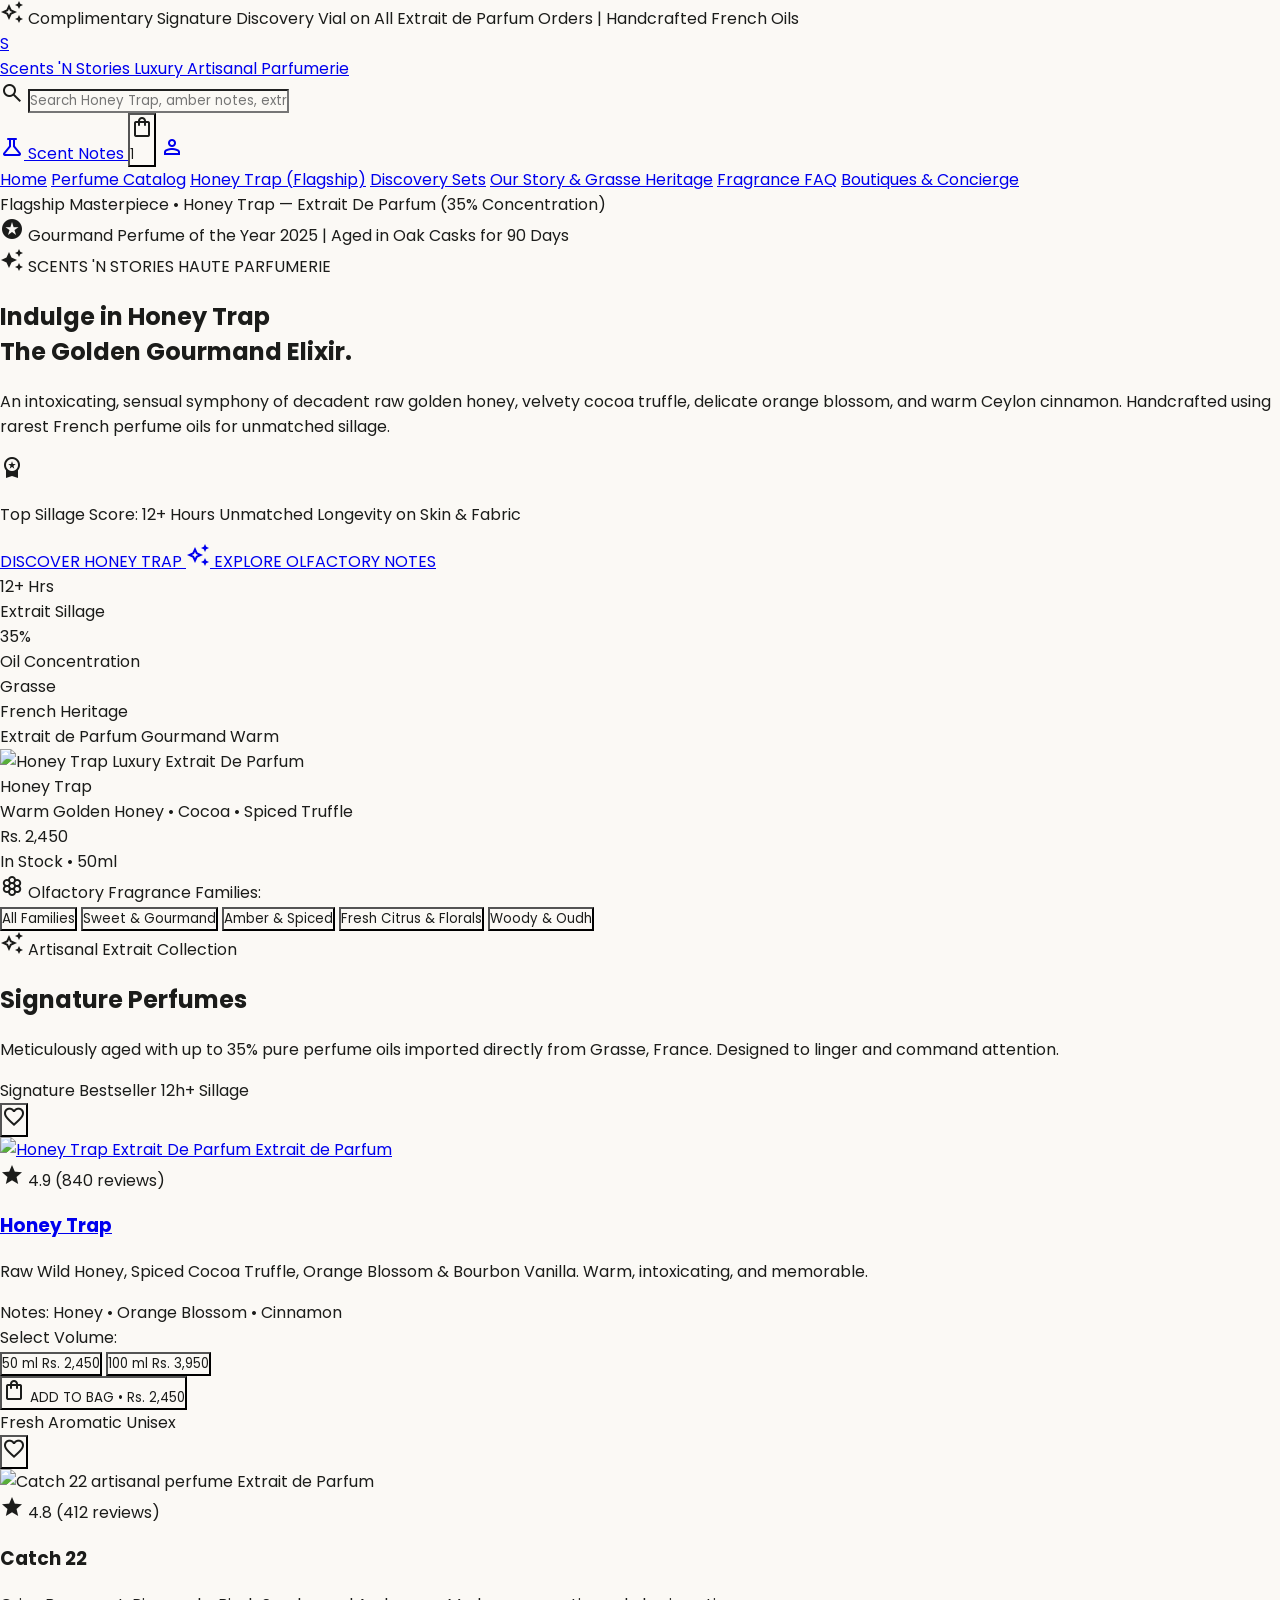
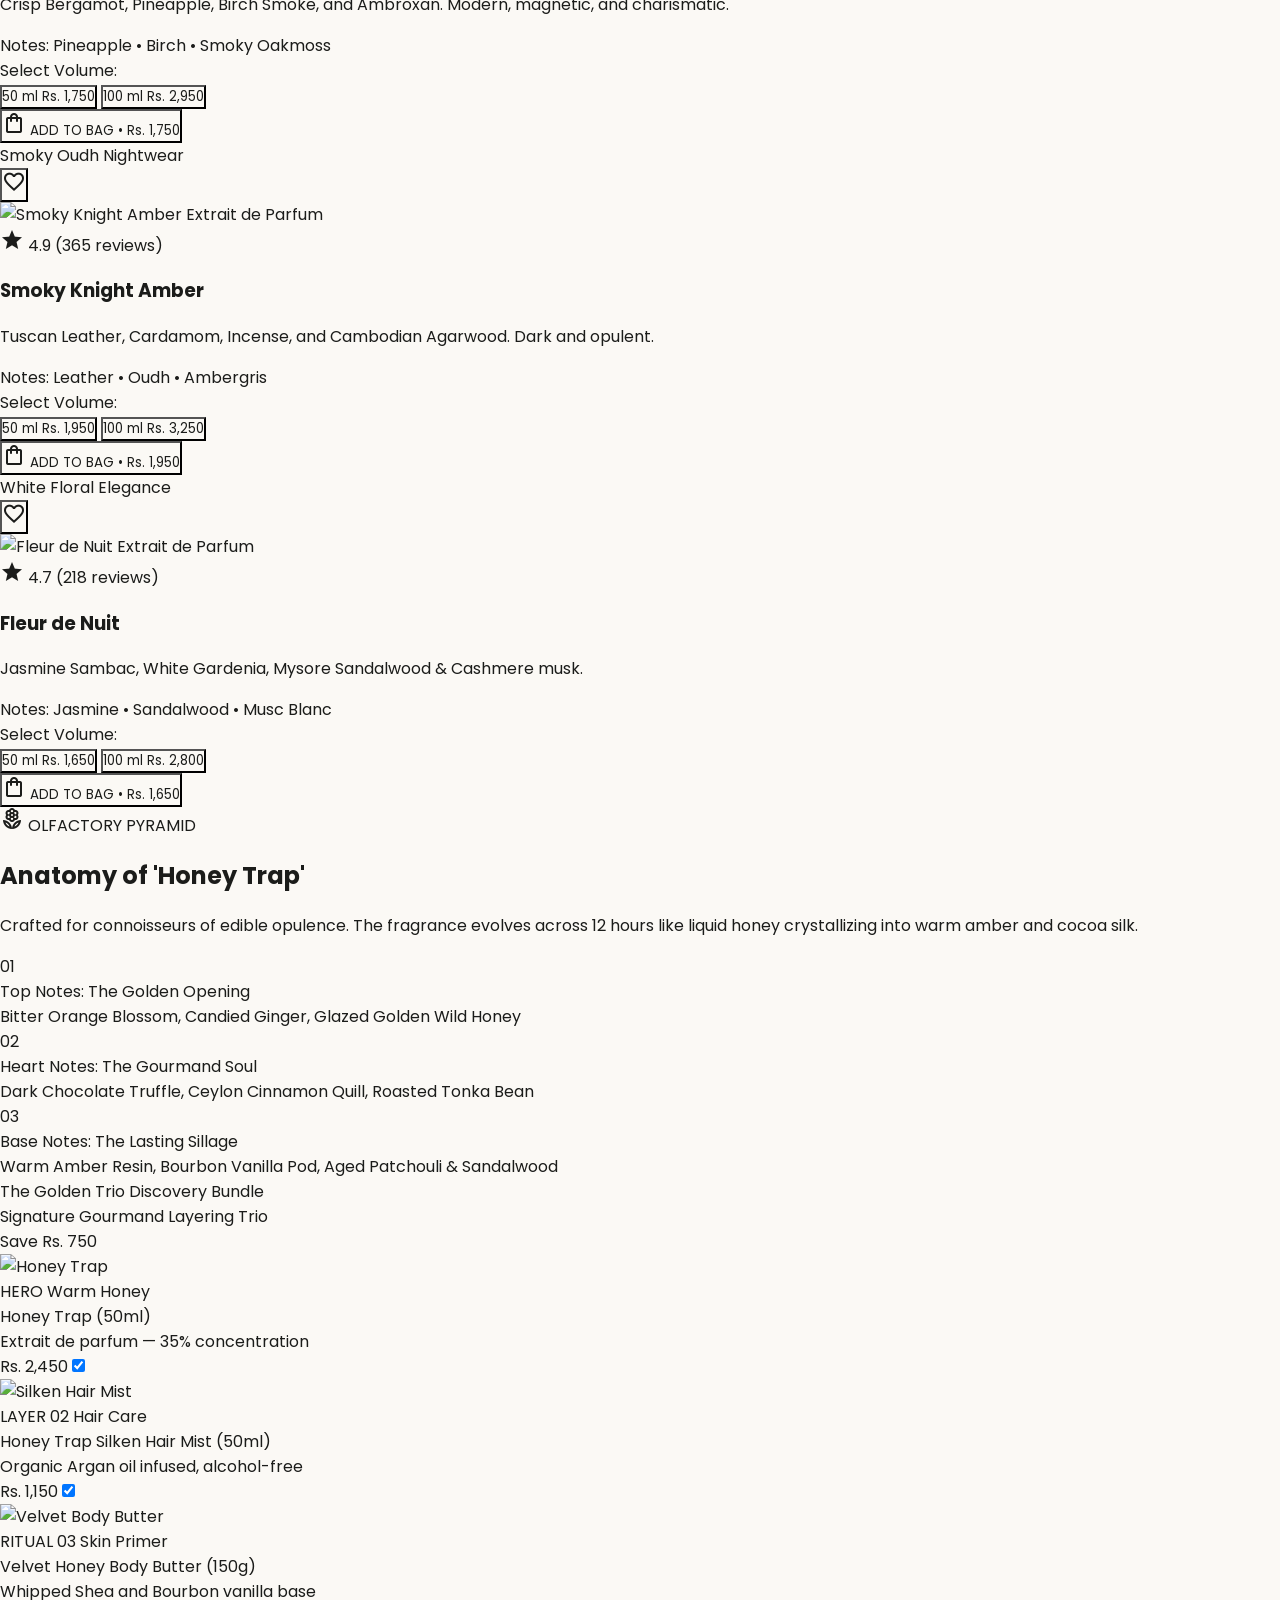
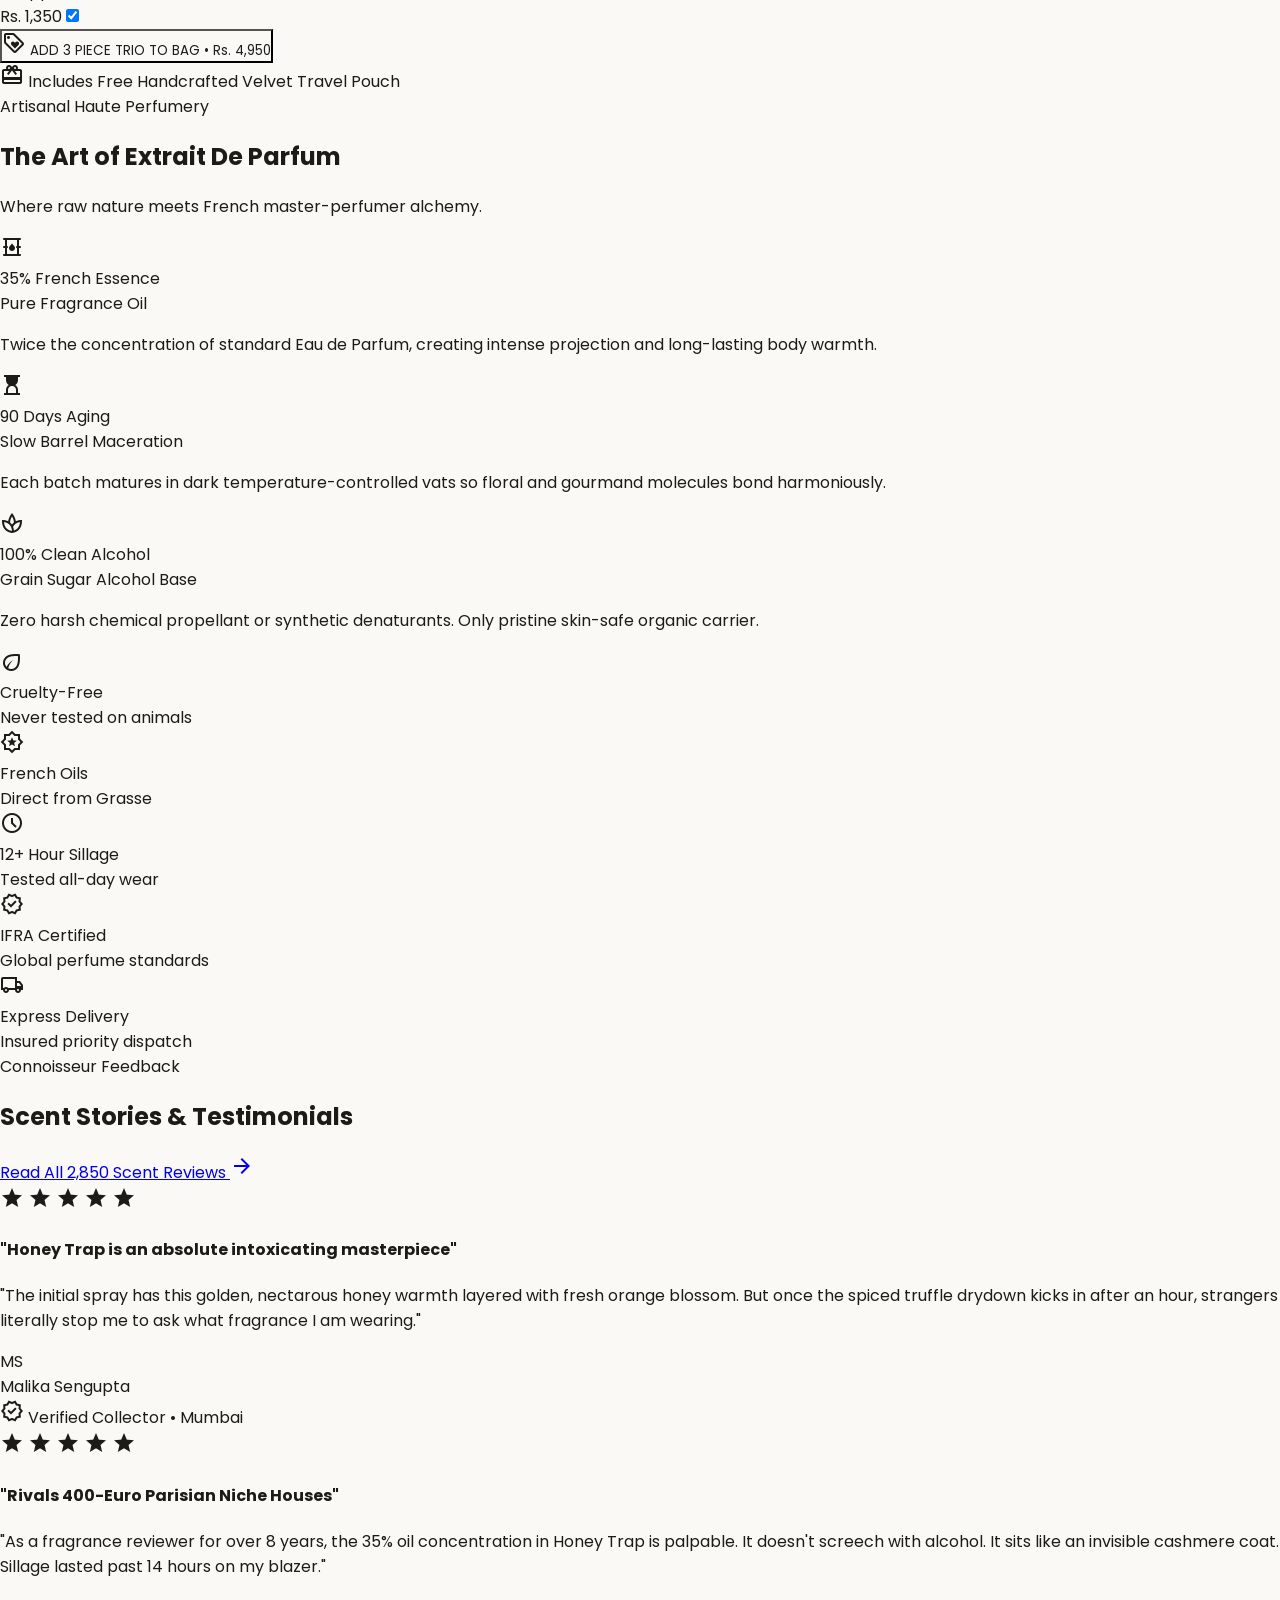
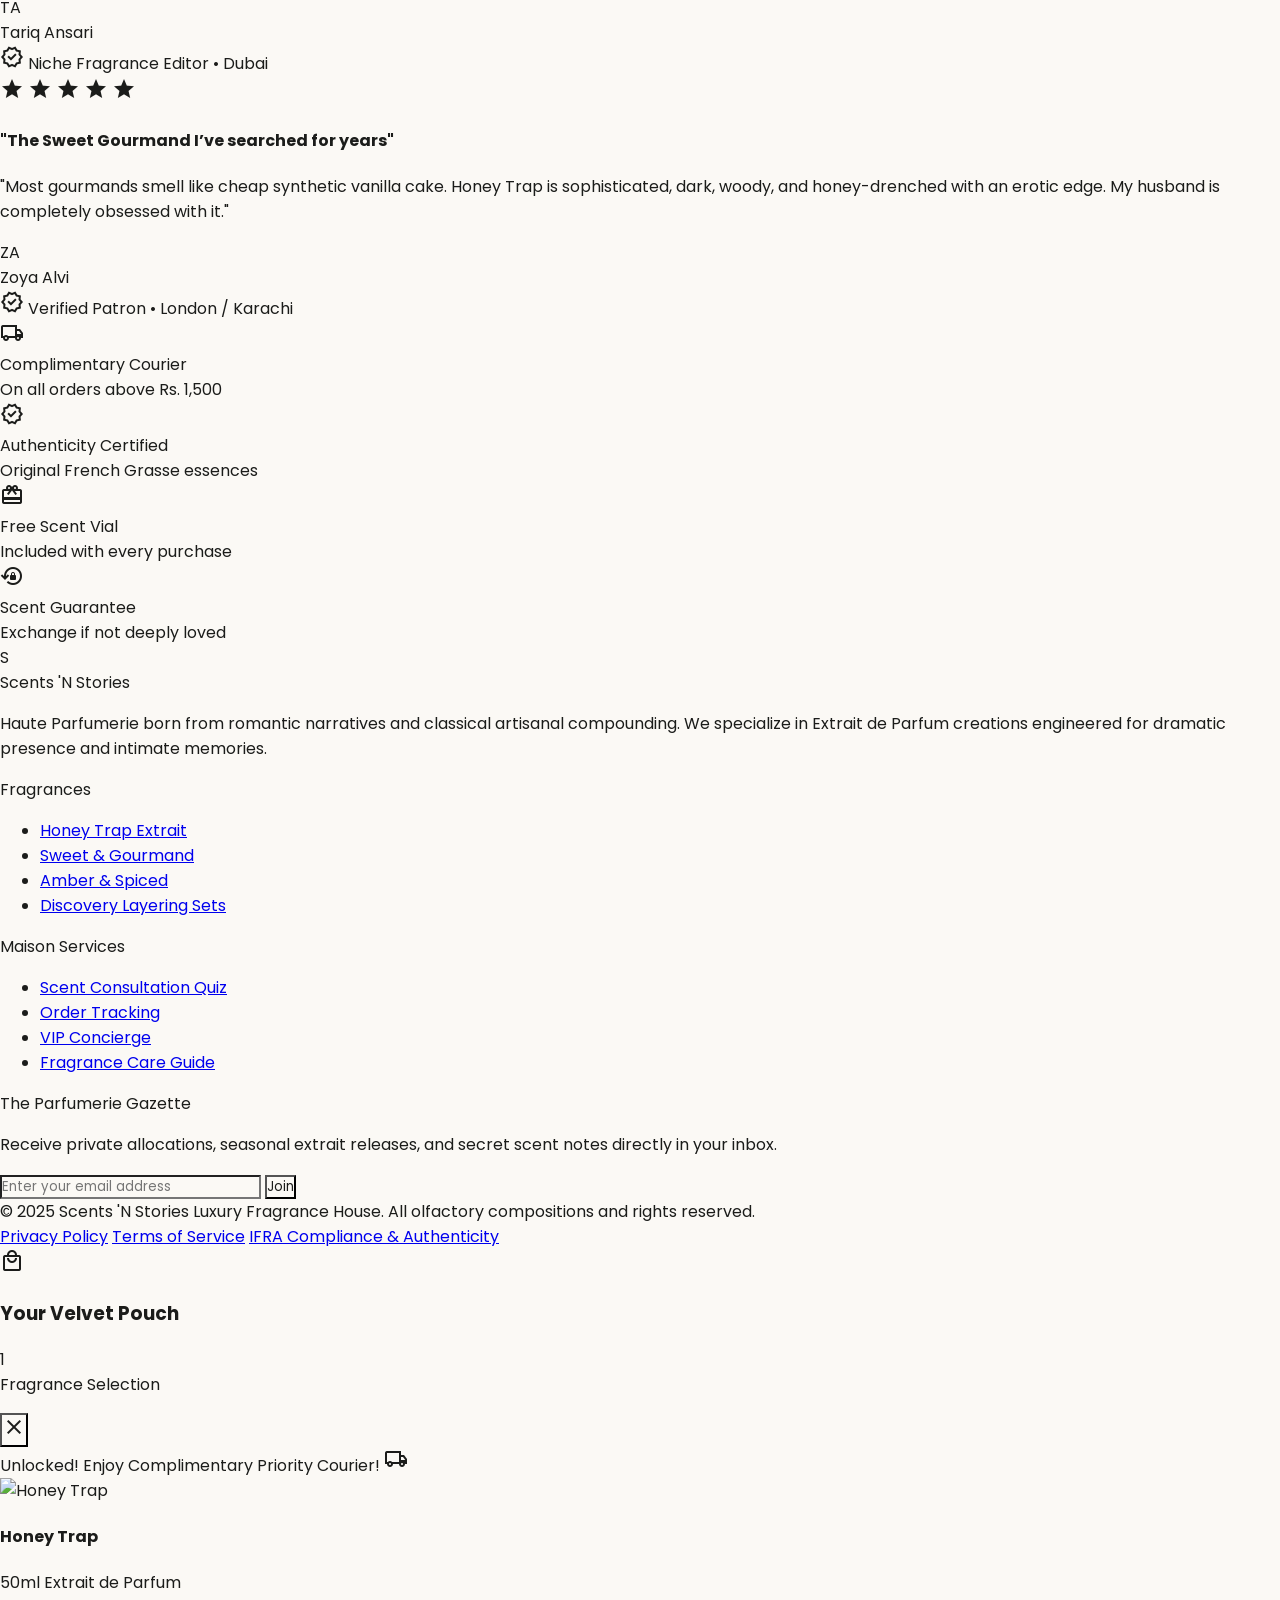
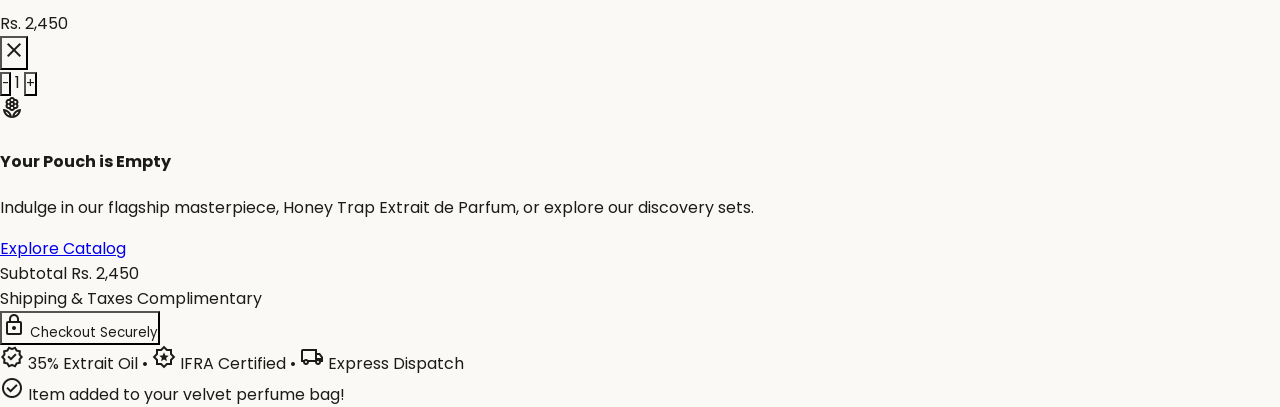
==== commit 197e196a: "feat: apply Poppins typography across entire Shopify theme and storefront pages" ====
--- a/index.html
+++ b/index.html
@@ -7,7 +7,9 @@
   <meta name="description" content="Discover Honey Trap and the artisanal extrait de parfum collection by Scents 'N Stories. Handcrafted using rare French perfume oils with 12+ hours sillage."/>
   <link rel="preconnect" href="https://fonts.googleapis.com"/>
   <link rel="preconnect" href="https://fonts.gstatic.com" crossorigin/>
-  <link href="https://fonts.googleapis.com/css2?family=Bodoni+Moda:ital,opsz,wght@0,6..96,400..900;1,6..96,400..900&family=Montserrat:ital,wght@0,300..900;1,300..900&display=swap" rel="stylesheet"/>
+    <link rel="preconnect" href="https://fonts.googleapis.com"/>
+  <link rel="preconnect" href="https://fonts.gstatic.com" crossorigin/>
+  <link href="https://fonts.googleapis.com/css2?family=Poppins:ital,wght@0,300;0,400;0,500;0,600;0,700;0,800;0,900;1,300;1,400;1,500;1,600;1,700&family=Bodoni+Moda:ital,opsz,wght@0,6..96,400..900;1,6..96,400..900&display=swap" rel="stylesheet"/>
   <link href="https://fonts.googleapis.com/css2?family=Material+Symbols+Outlined:opsz,wght,FILL,GRAD@20..48,100..700,0..1,-50..200" rel="stylesheet"/>
   <script src="https://cdn.tailwindcss.com?plugins=forms,container-queries"></script>
   <link rel="stylesheet" href="assets/theme.css"/>
@@ -42,15 +44,15 @@
             "outline-variant": "#d6c4b1"
           },
           fontFamily: {
-            "headline-sm": ["Bodoni Moda", "serif"],
-            "headline-md": ["Bodoni Moda", "serif"],
-            "headline-lg": ["Bodoni Moda", "serif"],
-            "display-xl": ["Bodoni Moda", "serif"],
-            "body-md": ["Montserrat", "sans-serif"],
-            "body-lg": ["Montserrat", "sans-serif"],
-            "title-md": ["Montserrat", "sans-serif"],
-            "label-caps": ["Montserrat", "sans-serif"],
-            "label-sm": ["Montserrat", "sans-serif"]
+            "headline-sm": ["Poppins", "serif"],
+            "headline-md": ["Poppins", "serif"],
+            "headline-lg": ["Poppins", "serif"],
+            "display-xl": ["Poppins", "serif"],
+            "body-md": ["Poppins", "sans-serif"],
+            "body-lg": ["Poppins", "sans-serif"],
+            "title-md": ["Poppins", "sans-serif"],
+            "label-caps": ["Poppins", "sans-serif"],
+            "label-sm": ["Poppins", "sans-serif"]
           },
           spacing: {
             "space-2xs": "0.25rem",
--- a/assets/theme.css
+++ b/assets/theme.css
@@ -1,5 +1,5 @@
 /* Scents 'N Stories - Luxury Haute Parfumerie Theme Stylesheet */
-@import url('https://fonts.googleapis.com/css2?family=Bodoni+Moda:ital,opsz,wght@0,6..96,400..900;1,6..96,400..900&family=Montserrat:ital,wght@0,300..900;1,300..900&display=swap');
+@import url('https://fonts.googleapis.com/css2?family=Poppins:ital,wght@0,300;0,400;0,500;0,600;0,700;0,800;0,900;1,300;1,400;1,500;1,600;1,700&family=Bodoni+Moda:ital,opsz,wght@0,6..96,400..900;1,6..96,400..900&display=swap');
 @import url('https://fonts.googleapis.com/css2?family=Material+Symbols+Outlined:opsz,wght,FILL,GRAD@20..48,100..700,0..1,-50..200');
 
 :root {
@@ -24,22 +24,24 @@
   --color-on-surface-variant: #514536;
   --color-outline: #837564;
   --color-outline-variant: #d6c4b1;
-  --font-serif: 'Bodoni Moda', Georgia, serif;
-  --font-sans: 'Montserrat', -apple-system, BlinkMacSystemFont, sans-serif;
+  --font-serif: 'Poppins', 'Bodoni Moda', Georgia, serif;
+  --font-sans: 'Poppins', -apple-system, BlinkMacSystemFont, sans-serif;
+  --font-body-family: 'Poppins', sans-serif;
+  --font-heading-family: 'Poppins', sans-serif;
 }
 
-html, body {
+html, body, button, input, select, textarea {
   margin: 0;
   padding: 0;
   background-color: var(--color-background);
-  font-family: var(--font-sans);
+  font-family: 'Poppins', -apple-system, BlinkMacSystemFont, sans-serif !important;
   color: var(--color-on-surface);
   -webkit-font-smoothing: antialiased;
   -moz-osx-font-smoothing: grayscale;
 }
 
-h1, h2, h3, .font-serif, .font-headline-lg, .font-display-xl, .font-headline-sm, .font-headline-md {
-  font-family: var(--font-serif);
+h1, h2, h3, h4, h5, h6, .font-serif, .font-headline-lg, .font-display-xl, .font-headline-sm, .font-headline-md {
+  font-family: 'Poppins', sans-serif !important;
 }
 
 /* Custom Scrollbar */
